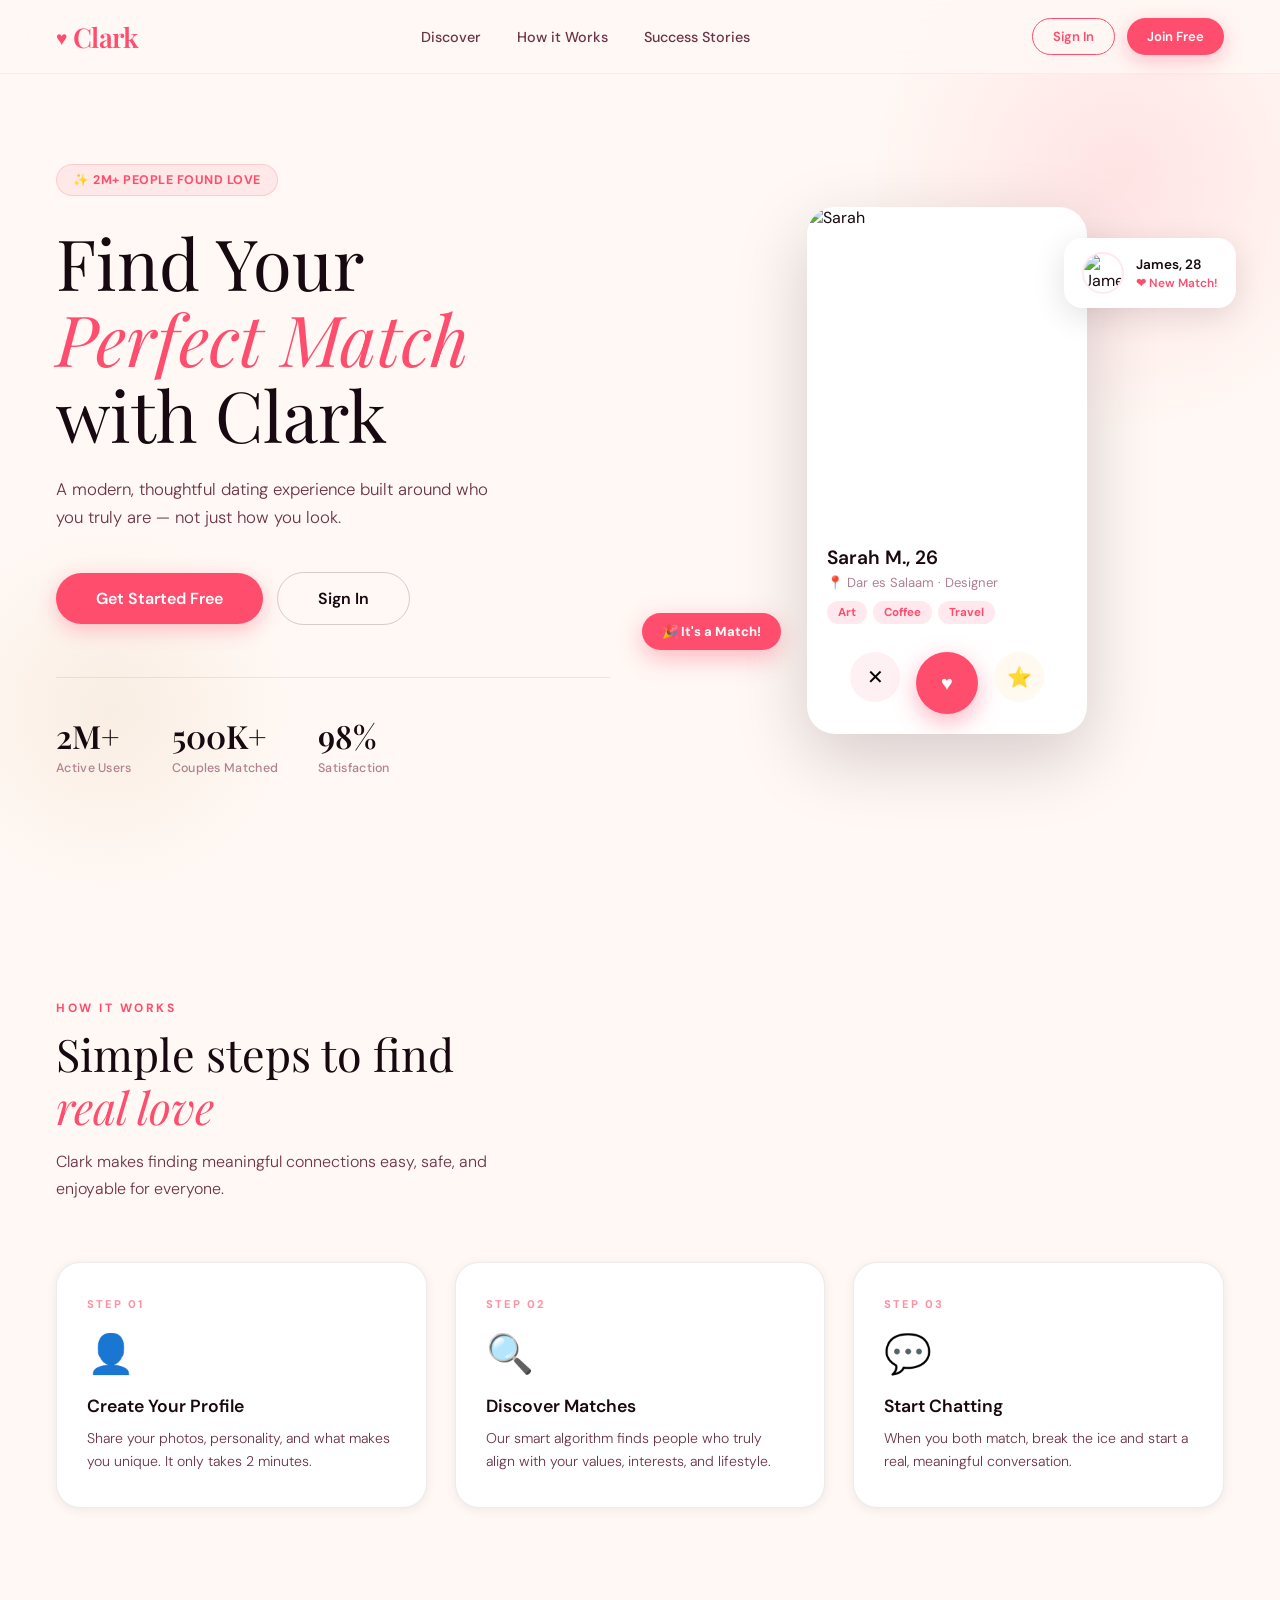
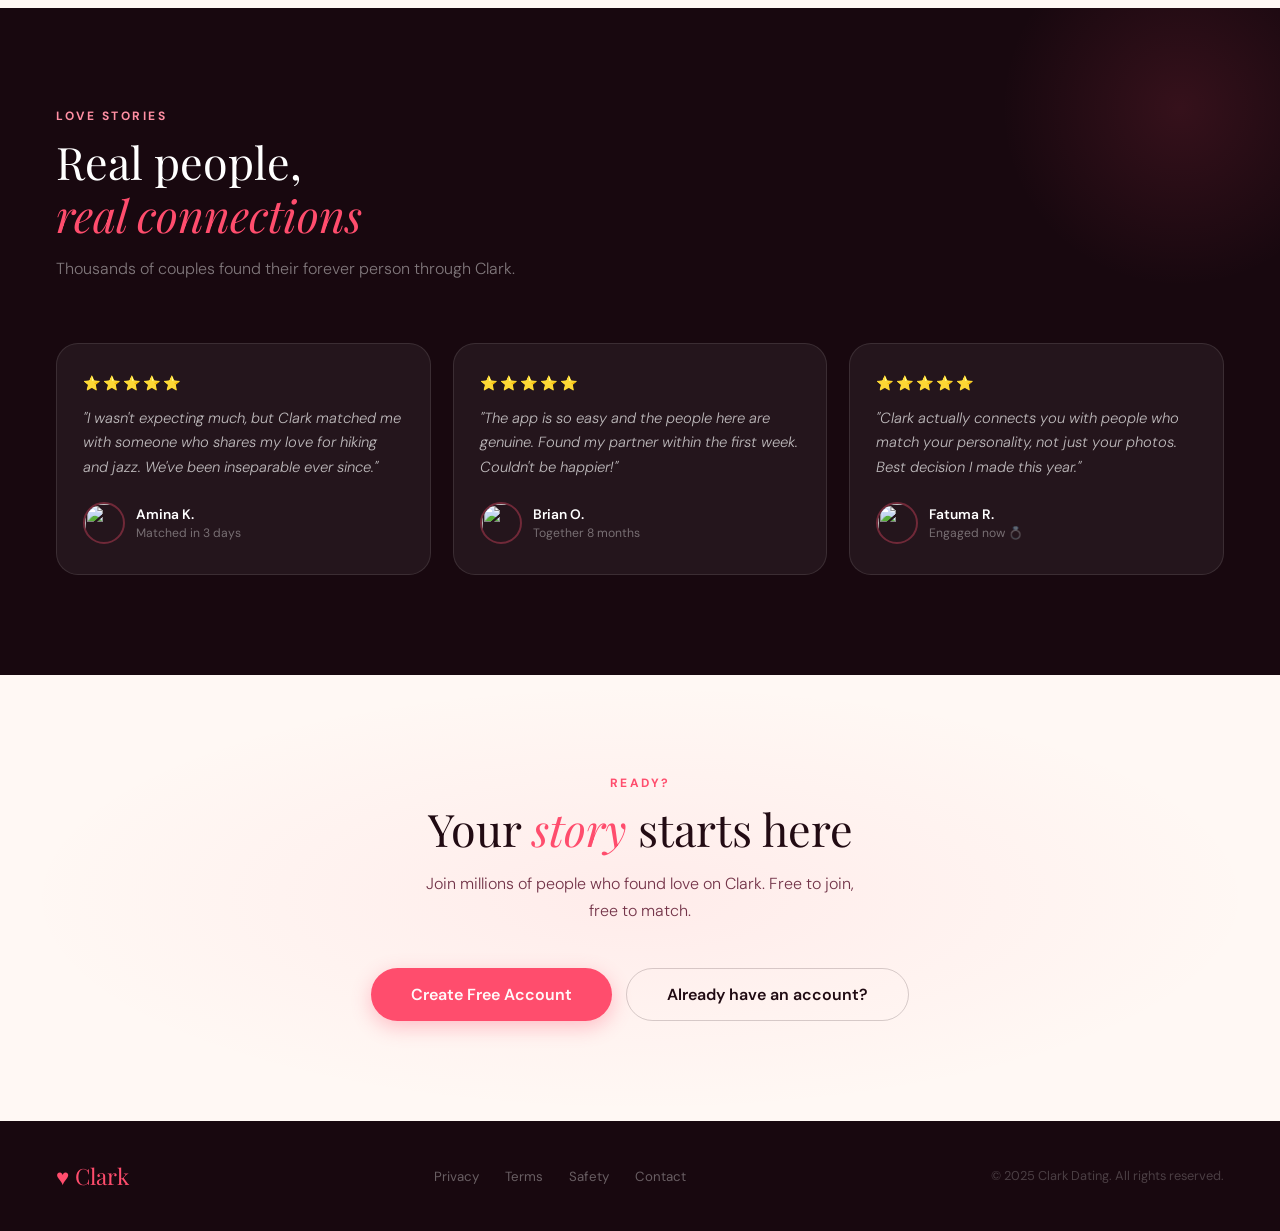
==== index.html @ 1a089365 "Update index.html" ====
<!DOCTYPE html>
<html lang="en">
<head>
<meta charset="UTF-8">
<meta name="viewport" content="width=device-width, initial-scale=1.0">
<title>Clark — Find Your Match</title>
<link href="https://fonts.googleapis.com/css2?family=Playfair+Display:ital,wght@0,400;0,600;1,400&family=DM+Sans:wght@300;400;500;600&display=swap" rel="stylesheet">
<style>
/* ═══════════════════════════════════════
   GLOBAL
═══════════════════════════════════════ */
:root {
  --rose: #FF4D6D;
  --rose-light: #FF8FA3;
  --rose-pale: #FFE8EE;
  --cream: #FFF8F4;
  --dark: #18080F;
  --mid: #6B3347;
  --muted: #B08090;
  --gold: #C9934A;
  --white: #FFFFFF;
  --card: #FFFFFF;
  --border: rgba(26,8,15,0.08);
  --shadow-sm: 0 2px 12px rgba(26,8,15,0.07);
  --shadow-md: 0 8px 32px rgba(26,8,15,0.12);
  --shadow-lg: 0 24px 72px rgba(26,8,15,0.18);
}

*, *::before, *::after { margin:0; padding:0; box-sizing:border-box; }

body {
  font-family: 'DM Sans', sans-serif;
  background: var(--cream);
  color: var(--dark);
  min-height: 100vh;
  overflow-x: hidden;
}

.page { display: none; min-height: 100vh; }
.page.active { display: block; }

.serif { font-family: 'Playfair Display', Georgia, serif; }
img { display: block; }
button { font-family: 'DM Sans', sans-serif; cursor: pointer; border: none; outline: none; }

/* ─── PILL BUTTONS ─── */
.btn {
  display: inline-flex; align-items: center; justify-content: center; gap: 8px;
  padding: 12px 28px; border-radius: 50px; font-size: 0.9rem; font-weight: 600;
  transition: all 0.22s; cursor: pointer; border: none; text-decoration: none;
}
.btn-rose { background: var(--rose); color: white; box-shadow: 0 6px 20px rgba(255,77,109,0.32); }
.btn-rose:hover { transform: translateY(-2px); box-shadow: 0 10px 28px rgba(255,77,109,0.42); }
.btn-outline { background: transparent; color: var(--dark); border: 1.5px solid rgba(26,8,15,0.18); }
.btn-outline:hover { border-color: var(--rose); color: var(--rose); }
.btn-ghost { background: transparent; color: var(--rose); border: 1.5px solid var(--rose); }
.btn-ghost:hover { background: var(--rose); color: white; }
.btn-lg { padding: 15px 40px; font-size: 1rem; }
.btn-sm { padding: 9px 20px; font-size: 0.82rem; }


/* ══════════════════════════════════════
   PAGE 1 — HOMEPAGE
══════════════════════════════════════ */
#home { background: var(--cream); position: relative; overflow: hidden; }

.home-nav {
  position: fixed; top: 0; left: 0; right: 0; z-index: 200;
  display: flex; align-items: center; justify-content: space-between;
  padding: 18px 56px;
  background: rgba(255,248,244,0.88);
  backdrop-filter: blur(20px);
  border-bottom: 1px solid rgba(255,77,109,0.08);
}
.brand { font-family: 'Playfair Display', serif; font-size: 1.7rem; font-weight: 600; color: var(--rose); letter-spacing: -0.5px; display: flex; align-items: center; gap: 6px; }
.brand-heart { font-size: 1.2rem; }
.home-nav-links { display: flex; gap: 36px; list-style: none; }
.home-nav-links a { text-decoration: none; color: var(--mid); font-size: 0.9rem; font-weight: 500; transition: color 0.2s; }
.home-nav-links a:hover { color: var(--rose); }
.home-nav-cta { display: flex; gap: 12px; }

.hero {
  display: grid; grid-template-columns: 1fr 1fr;
  align-items: center; gap: 60px;
  min-height: 100vh; padding: 120px 56px 80px;
  position: relative;
}
.hero-blob-1 { position: absolute; top: -80px; right: -100px; width: 520px; height: 520px; border-radius: 50%; background: radial-gradient(circle, rgba(255,77,109,0.12) 0%, transparent 68%); pointer-events: none; }
.hero-blob-2 { position: absolute; bottom: 0; left: -80px; width: 380px; height: 380px; border-radius: 50%; background: radial-gradient(circle, rgba(201,147,74,0.1) 0%, transparent 68%); pointer-events: none; }

.hero-eyebrow { display: inline-flex; align-items: center; gap: 8px; background: rgba(255,77,109,0.09); color: var(--rose); border: 1px solid rgba(255,77,109,0.2); padding: 7px 16px; border-radius: 50px; font-size: 0.78rem; font-weight: 700; letter-spacing: 0.5px; text-transform: uppercase; margin-bottom: 28px; }
.hero h1 { font-family: 'Playfair Display', serif; font-size: clamp(3rem, 5.5vw, 4.8rem); font-weight: 400; line-height: 1.08; color: var(--dark); margin-bottom: 22px; }
.hero h1 em { font-style: italic; color: var(--rose); }
.hero-desc { font-size: 1.05rem; color: var(--mid); font-weight: 300; line-height: 1.7; max-width: 440px; margin-bottom: 40px; }
.hero-actions { display: flex; gap: 14px; align-items: center; flex-wrap: wrap; }
.hero-stats { display: flex; gap: 40px; margin-top: 52px; padding-top: 36px; border-top: 1px solid var(--border); }
.stat-val { font-family: 'Playfair Display', serif; font-size: 2rem; font-weight: 600; color: var(--dark); }
.stat-lbl { font-size: 0.78rem; color: var(--muted); font-weight: 500; margin-top: 3px; letter-spacing: 0.3px; }

.hero-visual { position: relative; height: 560px; display: flex; align-items: center; justify-content: center; }
.main-card { width: 280px; background: white; border-radius: 28px; overflow: hidden; box-shadow: var(--shadow-lg); animation: floatMain 7s ease-in-out infinite; position: relative; z-index: 3; }
@keyframes floatMain { 0%,100% { transform: translateY(0) rotate(-1.5deg); } 50% { transform: translateY(-14px) rotate(1deg); } }
.main-card-img { width: 100%; height: 320px; object-fit: cover; }
.main-card-body { padding: 18px 20px 4px; }
.main-card-name { font-size: 1.2rem; font-weight: 600; }
.main-card-loc { font-size: 0.82rem; color: var(--muted); margin-top: 4px; }
.main-card-tags { display: flex; gap: 6px; flex-wrap: wrap; margin: 10px 0; }
.pill { padding: 4px 11px; border-radius: 50px; background: var(--rose-pale); color: var(--rose); font-size: 0.72rem; font-weight: 700; }
.main-card-actions { display: flex; justify-content: center; gap: 16px; padding: 14px 20px 20px; }
.circle-btn { width: 50px; height: 50px; border-radius: 50%; display: flex; align-items: center; justify-content: center; font-size: 1.25rem; border: none; cursor: pointer; transition: all 0.2s; }
.c-skip { background: #FFF0F4; }
.c-skip:hover { background: var(--rose-pale); transform: scale(1.1) rotate(-5deg); }
.c-like { width: 62px; height: 62px; background: var(--rose); box-shadow: 0 8px 24px rgba(255,77,109,0.42); }
.c-like:hover { transform: scale(1.12); }
.c-star { background: #FFF9F0; }
.c-star:hover { background: #FFE8C0; transform: scale(1.1) rotate(5deg); }

.float-match { position: absolute; top: 48px; right: -12px; z-index: 4; background: white; border-radius: 18px; padding: 14px 18px; box-shadow: var(--shadow-md); display: flex; align-items: center; gap: 12px; animation: floatB 8s ease-in-out infinite; }
@keyframes floatB { 0%,100%{transform:translateY(0);} 50%{transform:translateY(-10px);} }
.float-match-avatar { width: 42px; height: 42px; border-radius: 50%; object-fit: cover; border: 2.5px solid var(--rose-pale); }
.float-match-name { font-size: 0.85rem; font-weight: 600; }
.float-match-tag { font-size: 0.74rem; color: var(--rose); font-weight: 600; margin-top: 2px; }
.float-pop { position: absolute; bottom: 100px; left: -28px; z-index: 4; background: var(--rose); color: white; border-radius: 50px; padding: 10px 20px; font-size: 0.82rem; font-weight: 700; box-shadow: 0 8px 24px rgba(255,77,109,0.38); animation: floatC 6s ease-in-out infinite; }
@keyframes floatC { 0%,100%{transform:translateY(0);} 50%{transform:translateY(-8px);} }

.hiw { padding: 100px 56px; }
.section-label { font-size: 0.75rem; font-weight: 700; letter-spacing: 2.5px; color: var(--rose); text-transform: uppercase; margin-bottom: 12px; }
.section-title { font-family: 'Playfair Display', serif; font-size: clamp(2rem, 3.5vw, 2.8rem); font-weight: 400; line-height: 1.18; margin-bottom: 14px; }
.section-title em { font-style: italic; color: var(--rose); }
.section-sub { font-size: 1rem; color: var(--mid); font-weight: 300; max-width: 500px; line-height: 1.7; }
.steps { display: grid; grid-template-columns: repeat(3,1fr); gap: 28px; margin-top: 60px; }
.step { background: white; border-radius: 24px; padding: 34px 30px; box-shadow: var(--shadow-sm); border: 1px solid var(--border); position: relative; overflow: hidden; transition: all 0.28s; }
.step::after { content: ''; position: absolute; bottom: 0; left: 0; right: 0; height: 3px; background: var(--rose); transform: scaleX(0); transition: transform 0.3s; transform-origin: left; }
.step:hover { transform: translateY(-5px); box-shadow: var(--shadow-md); }
.step:hover::after { transform: scaleX(1); }
.step-num { font-size: 0.7rem; color: var(--rose-light); font-weight: 700; letter-spacing: 2px; text-transform: uppercase; margin-bottom: 18px; }
.step-icon { font-size: 2.4rem; margin-bottom: 16px; }
.step-title { font-size: 1.1rem; font-weight: 600; margin-bottom: 10px; }
.step-desc { font-size: 0.88rem; color: var(--mid); line-height: 1.62; font-weight: 300; }

.testi { background: var(--dark); padding: 100px 56px; position: relative; overflow: hidden; }
.testi-blob { position: absolute; top: -80px; right: -80px; width: 360px; height: 360px; border-radius: 50%; background: radial-gradient(circle, rgba(255,77,109,0.13) 0%, transparent 70%); pointer-events: none; }
.testi .section-title { color: white; }
.testi .section-label { color: var(--rose-light); }
.testi .section-sub { color: rgba(255,255,255,0.45); }
.testi-grid { display: grid; grid-template-columns: repeat(3,1fr); gap: 22px; margin-top: 60px; }
.testi-card { background: rgba(255,255,255,0.055); border: 1px solid rgba(255,255,255,0.1); border-radius: 22px; padding: 30px 26px; transition: all 0.28s; }
.testi-card:hover { background: rgba(255,255,255,0.1); border-color: rgba(255,77,109,0.35); }
.testi-stars { font-size: 0.88rem; letter-spacing: 2px; margin-bottom: 14px; }
.testi-text { font-size: 0.92rem; color: rgba(255,255,255,0.7); line-height: 1.68; font-style: italic; font-weight: 300; margin-bottom: 22px; }
.testi-author { display: flex; align-items: center; gap: 11px; }
.testi-av { width: 42px; height: 42px; border-radius: 50%; object-fit: cover; border: 2px solid rgba(255,77,109,0.35); }
.testi-name { font-size: 0.86rem; font-weight: 600; color: white; }
.testi-meta { font-size: 0.76rem; color: rgba(255,255,255,0.38); margin-top: 2px; }

.cta-strip { padding: 100px 56px; text-align: center; position: relative; }
.cta-strip::before { content: ''; position: absolute; inset: 0; background: radial-gradient(ellipse at center, rgba(255,77,109,0.07) 0%, transparent 68%); pointer-events: none; }
.cta-strip .section-title { max-width: 580px; margin: 0 auto 14px; }
.cta-strip .section-sub { max-width: 440px; margin: 0 auto 44px; }
.cta-btns { display: flex; gap: 14px; justify-content: center; flex-wrap: wrap; }

.home-footer { background: var(--dark); color: rgba(255,255,255,0.4); padding: 40px 56px; display: flex; align-items: center; justify-content: space-between; flex-wrap: wrap; gap: 20px; }
.footer-brand { font-family: 'Playfair Display', serif; font-size: 1.4rem; color: var(--rose); }
.footer-links { display: flex; gap: 26px; list-style: none; }
.footer-links a { text-decoration: none; color: rgba(255,255,255,0.35); font-size: 0.83rem; transition: color 0.2s; }
.footer-links a:hover { color: var(--rose-light); }
.footer-copy { font-size: 0.8rem; color: rgba(255,255,255,0.22); }

/* ─── AUTH MODAL ─── */
.modal-bg { position: fixed; inset: 0; z-index: 9000; background: rgba(24,8,15,0.62); backdrop-filter: blur(14px); display: none; align-items: center; justify-content: center; }
.modal-bg.open { display: flex; }
.modal-box { background: white; border-radius: 28px; padding: 48px 44px; max-width: 440px; width: 92%; box-shadow: var(--shadow-lg); position: relative; animation: popUp 0.28s ease; }
@keyframes popUp { from { transform: translateY(20px) scale(0.97); opacity: 0; } to { transform: translateY(0) scale(1); opacity: 1; } }
.modal-x { position: absolute; top: 18px; right: 18px; width: 34px; height: 34px; border-radius: 50%; background: rgba(26,8,15,0.06); border: none; cursor: pointer; font-size: 1rem; color: var(--muted); display: flex; align-items: center; justify-content: center; transition: all 0.2s; }
.modal-x:hover { background: var(--rose-pale); color: var(--rose); }
.modal-h { font-family: 'Playfair Display', serif; font-size: 2rem; font-weight: 400; color: var(--dark); margin-bottom: 8px; }
.modal-h em { font-style: italic; color: var(--rose); }
.modal-p { font-size: 0.88rem; color: var(--muted); font-weight: 300; margin-bottom: 30px; }
.field { margin-bottom: 16px; }
.field label { display: block; font-size: 0.8rem; font-weight: 600; color: var(--dark); margin-bottom: 7px; }
.field input, .field select { width: 100%; padding: 13px 16px; border: 1.5px solid rgba(26,8,15,0.12); border-radius: 14px; font-family: 'DM Sans', sans-serif; font-size: 0.92rem; color: var(--dark); background: var(--cream); outline: none; transition: border-color 0.2s; }
.field input:focus, .field select:focus { border-color: var(--rose); background: white; }
.modal-submit { width: 100%; padding: 14px; background: var(--rose); color: white; border: none; border-radius: 50px; font-family: 'DM Sans', sans-serif; font-size: 1rem; font-weight: 600; cursor: pointer; margin-top: 6px; transition: all 0.22s; box-shadow: 0 8px 24px rgba(255,77,109,0.3); }
.modal-submit:hover { transform: translateY(-1px); box-shadow: 0 12px 32px rgba(255,77,109,0.42); }
.modal-switch { text-align: center; font-size: 0.84rem; color: var(--muted); margin-top: 18px; }
.modal-switch a { color: var(--rose); font-weight: 600; cursor: pointer; }


/* ══════════════════════════════════════
   APP SHELL
══════════════════════════════════════ */
.app-shell { display: none; flex-direction: column; height: 100vh; background: #F8F0F3; }
.app-shell.active { display: flex; }

.app-topbar { background: white; border-bottom: 1px solid var(--border); padding: 14px 24px; display: flex; align-items: center; justify-content: space-between; flex-shrink: 0; box-shadow: 0 2px 12px rgba(26,8,15,0.04); }
.app-brand { font-family: 'Playfair Display', serif; font-size: 1.45rem; color: var(--rose); letter-spacing: -0.3px; }

.bottom-nav { background: white; border-top: 1px solid var(--border); display: flex; padding: 8px 0 6px; flex-shrink: 0; box-shadow: 0 -4px 20px rgba(26,8,15,0.06); }
.nav-tab { flex: 1; display: flex; flex-direction: column; align-items: center; gap: 4px; padding: 8px 4px; cursor: pointer; transition: all 0.18s; border: none; background: transparent; color: var(--muted); }
.nav-tab.active-tab { color: var(--rose); }
.nav-tab:hover { color: var(--rose); }
.nav-tab-icon { font-size: 1.45rem; line-height: 1; }
.nav-tab-label { font-size: 0.68rem; font-weight: 600; letter-spacing: 0.3px; }
.nav-dot { position: relative; }
.nav-dot::after { content: ''; position: absolute; top: -2px; right: -5px; width: 8px; height: 8px; border-radius: 50%; background: var(--rose); border: 2px solid white; }

.app-content { flex: 1; overflow-y: auto; overflow-x: hidden; }
.app-tab { display: none; }
.app-tab.active-tab { display: block; }


/* ══════════════════════════════════════
   TAB: DISCOVER
══════════════════════════════════════ */
.discover-wrap { max-width: 420px; margin: 0 auto; padding: 28px 20px 20px; }
.discover-header { display: flex; align-items: center; justify-content: space-between; margin-bottom: 28px; }
.discover-title { font-family: 'Playfair Display', serif; font-size: 1.8rem; }
.discover-title em { font-style: italic; color: var(--rose); }
.filter-btn { width: 42px; height: 42px; border-radius: 50%; background: white; border: 1px solid var(--border); display: flex; align-items: center; justify-content: center; font-size: 1.1rem; cursor: pointer; box-shadow: var(--shadow-sm); transition: all 0.2s; }
.filter-btn:hover { border-color: var(--rose); color: var(--rose); }

.swipe-stack { position: relative; height: 500px; margin-bottom: 28px; }
.swipe-card { position: absolute; inset: 0; background: white; border-radius: 28px; overflow: hidden; box-shadow: var(--shadow-lg); transition: transform 0.35s ease, opacity 0.3s; cursor: grab; }
.swipe-card:active { cursor: grabbing; }
.swipe-card.gone-left { transform: translateX(-130%) rotate(-18deg) !important; opacity: 0; transition: transform 0.45s ease, opacity 0.35s; }
.swipe-card.gone-right { transform: translateX(130%) rotate(18deg) !important; opacity: 0; transition: transform 0.45s ease, opacity 0.35s; }
.swipe-card-bg { width: 100%; height: 62%; object-fit: cover; position: relative; }
.swipe-gradient { position: absolute; bottom: 0; left: 0; right: 0; height: 55%; background: linear-gradient(to top, rgba(24,8,15,0.85) 0%, transparent 100%); }
.swipe-info { position: absolute; bottom: 0; left: 0; right: 0; padding: 24px 22px; }
.swipe-name { font-family: 'Playfair Display', serif; font-size: 1.7rem; color: white; font-weight: 400; }
.swipe-meta { font-size: 0.85rem; color: rgba(255,255,255,0.72); margin-top: 4px; }
.swipe-tags { display: flex; gap: 7px; margin-top: 10px; flex-wrap: wrap; }
.swipe-tag { padding: 4px 11px; border-radius: 50px; background: rgba(255,255,255,0.18); backdrop-filter: blur(8px); color: white; font-size: 0.72rem; font-weight: 600; border: 1px solid rgba(255,255,255,0.25); }
.swipe-card.behind { transform: scale(0.94) translateY(16px); z-index: 0; box-shadow: none; }
.swipe-card.front { z-index: 2; }
.like-label { position: absolute; top: 28px; left: 22px; background: #22C55E; color: white; font-size: 1.1rem; font-weight: 800; padding: 8px 16px; border-radius: 10px; border: 3px solid white; opacity: 0; transform: rotate(-12deg); transition: opacity 0.15s; pointer-events: none; letter-spacing: 2px; }
.skip-label { position: absolute; top: 28px; right: 22px; background: var(--rose); color: white; font-size: 1.1rem; font-weight: 800; padding: 8px 16px; border-radius: 10px; border: 3px solid white; opacity: 0; transform: rotate(12deg); transition: opacity 0.15s; pointer-events: none; letter-spacing: 2px; }

.action-row { display: flex; justify-content: center; gap: 18px; align-items: center; }
.act { border-radius: 50%; border: none; cursor: pointer; display: flex; align-items: center; justify-content: center; font-size: 1.3rem; transition: all 0.2s; }
.act-sm { width: 50px; height: 50px; }
.act-lg { width: 66px; height: 66px; font-size: 1.6rem; }
.act-skip { background: white; box-shadow: var(--shadow-sm); }
.act-skip:hover { background: #FFE4EA; transform: scale(1.08) rotate(-8deg); }
.act-like { background: var(--rose); color: white; box-shadow: 0 8px 28px rgba(255,77,109,0.42); }
.act-like:hover { transform: scale(1.1); box-shadow: 0 12px 36px rgba(255,77,109,0.5); }
.act-boost { background: white; box-shadow: var(--shadow-sm); }
.act-boost:hover { background: #FFF3D4; transform: scale(1.08) rotate(8deg); }
.act-rewind { background: white; box-shadow: var(--shadow-sm); }
.act-rewind:hover { background: #EEF6FF; transform: scale(1.08); }


/* ══════════════════════════════════════
   TAB: MATCHES
══════════════════════════════════════ */
.matches-wrap { padding: 28px 20px; }
.matches-title { font-family: 'Playfair Display', serif; font-size: 1.8rem; margin-bottom: 6px; }
.matches-title em { font-style: italic; color: var(--rose); }
.matches-sub { font-size: 0.88rem; color: var(--muted); margin-bottom: 28px; }

.new-matches-label { font-size: 0.75rem; font-weight: 700; letter-spacing: 2px; text-transform: uppercase; color: var(--rose); margin-bottom: 16px; }
.new-matches-row { display: flex; gap: 16px; overflow-x: auto; padding-bottom: 8px; scrollbar-width: none; }
.new-matches-row::-webkit-scrollbar { display: none; }
.match-bubble { flex-shrink: 0; text-align: center; cursor: pointer; }
.match-bubble-ring { width: 68px; height: 68px; border-radius: 50%; padding: 3px; background: linear-gradient(135deg, var(--rose), var(--gold)); margin: 0 auto 8px; }
.match-bubble-ring.seen { background: linear-gradient(135deg, #ddd, #bbb); }
.match-bubble-img { width: 100%; height: 100%; border-radius: 50%; object-fit: cover; border: 2.5px solid white; }
.match-bubble-name { font-size: 0.72rem; font-weight: 600; color: var(--dark); }

.all-matches-label { font-size: 0.75rem; font-weight: 700; letter-spacing: 2px; text-transform: uppercase; color: var(--muted); margin: 28px 0 16px; }
.match-list { display: flex; flex-direction: column; gap: 2px; }
.match-item { display: flex; align-items: center; gap: 16px; padding: 14px 16px; background: white; border-radius: 18px; cursor: pointer; transition: all 0.2s; position: relative; border: 1px solid transparent; }
.match-item:hover { border-color: var(--rose-pale); box-shadow: var(--shadow-sm); }
.match-av-wrap { position: relative; flex-shrink: 0; }
.match-av { width: 54px; height: 54px; border-radius: 50%; object-fit: cover; }
.online-dot { position: absolute; bottom: 2px; right: 2px; width: 13px; height: 13px; border-radius: 50%; background: #22C55E; border: 2.5px solid white; }
.match-info { flex: 1; min-width: 0; }
.match-item-name { font-size: 0.95rem; font-weight: 600; }
.match-item-preview { font-size: 0.82rem; color: var(--muted); margin-top: 2px; white-space: nowrap; overflow: hidden; text-overflow: ellipsis; }
.match-item-time { font-size: 0.75rem; color: var(--muted); flex-shrink: 0; }
.unread-badge { position: absolute; top: 14px; right: 14px; background: var(--rose); color: white; font-size: 0.65rem; font-weight: 700; border-radius: 50px; padding: 2px 7px; min-width: 20px; text-align: center; }


/* ══════════════════════════════════════
   TAB: CHAT
══════════════════════════════════════ */
.chat-wrap { display: flex; flex-direction: column; height: 100%; max-width: 480px; margin: 0 auto; }
.chat-header { padding: 16px 20px; background: white; border-bottom: 1px solid var(--border); display: flex; align-items: center; gap: 14px; flex-shrink: 0; }
.chat-back { width: 36px; height: 36px; border-radius: 50%; background: var(--rose-pale); border: none; cursor: pointer; display: flex; align-items: center; justify-content: center; font-size: 1rem; color: var(--rose); transition: all 0.2s; }
.chat-back:hover { background: var(--rose); color: white; }
.chat-header-av { width: 46px; height: 46px; border-radius: 50%; object-fit: cover; border: 2px solid var(--rose-pale); }
.chat-header-info { flex: 1; }
.chat-header-name { font-size: 1rem; font-weight: 600; }
.chat-header-status { font-size: 0.78rem; color: #22C55E; font-weight: 500; margin-top: 1px; }
.chat-header-actions { display: flex; gap: 10px; }
.chat-icon-btn { width: 38px; height: 38px; border-radius: 50%; background: var(--rose-pale); border: none; cursor: pointer; display: flex; align-items: center; justify-content: center; font-size: 1rem; color: var(--rose); transition: all 0.2s; }
.chat-icon-btn:hover { background: var(--rose); color: white; }

.chat-messages { flex: 1; overflow-y: auto; padding: 20px 18px; display: flex; flex-direction: column; gap: 16px; scrollbar-width: none; }
.chat-messages::-webkit-scrollbar { display: none; }
.chat-date-divider { text-align: center; font-size: 0.75rem; color: var(--muted); font-weight: 500; letter-spacing: 0.5px; }
.chat-date-divider span { background: rgba(26,8,15,0.06); padding: 4px 14px; border-radius: 50px; }

.msg { display: flex; gap: 10px; align-items: flex-end; max-width: 88%; }
.msg.them { align-self: flex-start; }
.msg.me { align-self: flex-end; flex-direction: row-reverse; }
.msg-av { width: 32px; height: 32px; border-radius: 50%; object-fit: cover; flex-shrink: 0; }
.msg-bubble { padding: 12px 16px; border-radius: 20px; font-size: 0.9rem; line-height: 1.5; max-width: 100%; }
.msg.them .msg-bubble { background: white; color: var(--dark); border-bottom-left-radius: 6px; box-shadow: var(--shadow-sm); }
.msg.me .msg-bubble { background: var(--rose); color: white; border-bottom-right-radius: 6px; }
.msg-time { font-size: 0.7rem; color: var(--muted); margin-top: 4px; padding: 0 4px; }
.msg.me .msg-time { text-align: right; }

.chat-input-bar { padding: 14px 18px; background: white; border-top: 1px solid var(--border); display: flex; align-items: center; gap: 12px; flex-shrink: 0; }
.chat-input { flex: 1; padding: 12px 18px; background: var(--cream); border: 1.5px solid var(--border); border-radius: 50px; font-family: 'DM Sans', sans-serif; font-size: 0.9rem; color: var(--dark); outline: none; transition: border-color 0.2s; }
.chat-input:focus { border-color: var(--rose); background: white; }
.chat-send { width: 46px; height: 46px; border-radius: 50%; background: var(--rose); border: none; cursor: pointer; display: flex; align-items: center; justify-content: center; font-size: 1.1rem; color: white; box-shadow: 0 4px 14px rgba(255,77,109,0.36); transition: all 0.2s; flex-shrink: 0; }
.chat-send:hover { transform: scale(1.08); }
.chat-emoji-btn { width: 38px; height: 38px; border-radius: 50%; background: transparent; border: none; cursor: pointer; font-size: 1.3rem; display: flex; align-items: center; justify-content: center; transition: transform 0.2s; }
.chat-emoji-btn:hover { transform: scale(1.15); }

.emoji-picker { position: absolute; bottom: 80px; left: 18px; background: white; border-radius: 18px; padding: 14px; box-shadow: var(--shadow-md); border: 1px solid var(--border); display: none; flex-wrap: wrap; gap: 6px; width: 220px; }
.emoji-picker.open { display: flex; }
.emoji-opt { font-size: 1.45rem; cursor: pointer; padding: 4px; border-radius: 8px; transition: background 0.15s; border: none; background: transparent; }
.emoji-opt:hover { background: var(--rose-pale); }


/* ══════════════════════════════════════
   TAB: PROFILE
══════════════════════════════════════ */
.profile-wrap { padding-bottom: 40px; }
.profile-cover { height: 200px; position: relative; background: linear-gradient(135deg, #FF4D6D 0%, #C9934A 100%); overflow: hidden; }
.profile-cover-pattern { position: absolute; inset: 0; background-image: radial-gradient(circle, rgba(255,255,255,0.12) 1px, transparent 1px); background-size: 28px 28px; }
.profile-avatar-wrap { position: absolute; bottom: -36px; left: 24px; width: 88px; height: 88px; border-radius: 50%; border: 4px solid white; overflow: hidden; box-shadow: var(--shadow-md); background: white; }
.profile-avatar { width: 100%; height: 100%; object-fit: cover; }
.profile-header { padding: 52px 24px 20px; display: flex; align-items: flex-start; justify-content: space-between; }
.profile-name { font-family: 'Playfair Display', serif; font-size: 1.5rem; font-weight: 400; }
.profile-handle { font-size: 0.85rem; color: var(--muted); margin-top: 4px; }
.edit-profile-btn { padding: 10px 20px; border-radius: 50px; border: 1.5px solid var(--border); background: white; font-family: 'DM Sans', sans-serif; font-size: 0.85rem; font-weight: 600; cursor: pointer; color: var(--dark); transition: all 0.2s; box-shadow: var(--shadow-sm); }
.edit-profile-btn:hover { border-color: var(--rose); color: var(--rose); }
.profile-bio { padding: 0 24px 20px; font-size: 0.9rem; color: var(--mid); line-height: 1.65; font-weight: 300; }
.profile-stats-row { display: flex; gap: 0; border-top: 1px solid var(--border); border-bottom: 1px solid var(--border); margin: 0 0 24px; }
.p-stat { flex: 1; text-align: center; padding: 18px 8px; border-right: 1px solid var(--border); }
.p-stat:last-child { border-right: none; }
.p-stat-val { font-family: 'Playfair Display', serif; font-size: 1.5rem; color: var(--dark); }
.p-stat-lbl { font-size: 0.72rem; color: var(--muted); font-weight: 500; margin-top: 3px; letter-spacing: 0.3px; }
.profile-section { padding: 0 24px 24px; }
.profile-section-title { font-size: 0.75rem; font-weight: 700; letter-spacing: 2px; text-transform: uppercase; color: var(--rose); margin-bottom: 14px; }
.profile-interests { display: flex; flex-wrap: wrap; gap: 9px; }
.interest-tag { padding: 8px 16px; border-radius: 50px; background: white; border: 1.5px solid var(--border); font-size: 0.82rem; font-weight: 500; color: var(--dark); box-shadow: var(--shadow-sm); transition: all 0.2s; }
.interest-tag:hover { border-color: var(--rose); color: var(--rose); }
.profile-photos { display: grid; grid-template-columns: repeat(3, 1fr); gap: 8px; }
.p-photo { aspect-ratio: 1; border-radius: 14px; overflow: hidden; background: var(--border); position: relative; }
.p-photo img { width: 100%; height: 100%; object-fit: cover; display: block; }
.p-photo-del {
  position: absolute; top: 6px; right: 6px;
  width: 26px; height: 26px; border-radius: 50%;
  background: rgba(24,8,15,0.65); color: white;
  font-size: 0.75rem; font-weight: 700;
  display: flex; align-items: center; justify-content: center;
  cursor: pointer; border: none; opacity: 0;
  transition: opacity 0.2s;
}
.p-photo:hover .p-photo-del { opacity: 1; }
.p-photo-del:hover { background: var(--rose); }
.p-photo-add {
  display: flex; flex-direction: column; align-items: center; justify-content: center;
  gap: 6px; font-size: 1.8rem; color: var(--muted);
  background: rgba(26,8,15,0.04); cursor: pointer;
  border: 2px dashed var(--border); transition: all 0.2s;
  border-radius: 14px; aspect-ratio: 1;
}
.p-photo-add span { font-size: 0.7rem; font-weight: 600; letter-spacing: 0.3px; }
.p-photo-add:hover { border-color: var(--rose); color: var(--rose); background: var(--rose-pale); }
.profile-settings { display: flex; flex-direction: column; gap: 2px; }
.settings-item { display: flex; align-items: center; justify-content: space-between; padding: 16px 18px; background: white; border-radius: 14px; cursor: pointer; transition: all 0.2s; border: 1px solid transparent; }
.settings-item:hover { border-color: var(--rose-pale); box-shadow: var(--shadow-sm); }
.settings-left { display: flex; align-items: center; gap: 14px; }
.settings-icon { width: 38px; height: 38px; border-radius: 12px; background: var(--rose-pale); display: flex; align-items: center; justify-content: center; font-size: 1rem; }
.settings-label { font-size: 0.92rem; font-weight: 500; }
.settings-chevron { color: var(--muted); font-size: 0.9rem; }
.logout-btn { margin: 16px 24px 0; width: calc(100% - 48px); padding: 14px; border-radius: 50px; border: 1.5px solid rgba(255,77,109,0.3); background: transparent; color: var(--rose); font-family: 'DM Sans', sans-serif; font-size: 0.92rem; font-weight: 600; cursor: pointer; transition: all 0.2s; display: flex; align-items: center; justify-content: center; gap: 8px; }
.logout-btn:hover { background: var(--rose-pale); }


/* ══════════════════════════════════════
   EDIT PROFILE MODAL  ← MPYA
══════════════════════════════════════ */
.ep-overlay {
  position: fixed; inset: 0; z-index: 9500;
  background: rgba(24,8,15,0.65); backdrop-filter: blur(16px);
  display: none; align-items: center; justify-content: center;
  padding: 20px;
}
.ep-overlay.open { display: flex; }
.ep-box {
  background: white; border-radius: 28px;
  width: 100%; max-width: 460px;
  max-height: 92vh; overflow-y: auto;
  box-shadow: var(--shadow-lg);
  scrollbar-width: none;
  animation: popUp 0.28s ease;
}
.ep-box::-webkit-scrollbar { display: none; }

.ep-head {
  position: sticky; top: 0; background: white; z-index: 5;
  padding: 22px 24px 18px;
  border-bottom: 1px solid var(--border);
  border-radius: 28px 28px 0 0;
  display: flex; align-items: center; justify-content: space-between;
}
.ep-title { font-family: 'Playfair Display', serif; font-size: 1.5rem; font-weight: 400; }
.ep-title em { font-style: italic; color: var(--rose); }
.ep-close { width: 34px; height: 34px; border-radius: 50%; background: rgba(26,8,15,0.06); border: none; cursor: pointer; font-size: 1rem; color: var(--muted); display: flex; align-items: center; justify-content: center; transition: all 0.2s; flex-shrink: 0; }
.ep-close:hover { background: var(--rose-pale); color: var(--rose); }

.ep-avatar-section {
  padding: 22px 24px;
  background: var(--cream);
  border-bottom: 1px solid var(--border);
  display: flex; align-items: center; gap: 18px;
}
.ep-avatar-big { width: 78px; height: 78px; border-radius: 50%; object-fit: cover; border: 3.5px solid var(--rose-pale); flex-shrink: 0; }
.ep-photo-btn { padding: 10px 20px; border-radius: 50px; border: 1.5px solid var(--rose); background: transparent; color: var(--rose); font-family: 'DM Sans', sans-serif; font-size: 0.84rem; font-weight: 600; cursor: pointer; transition: all 0.2s; }
.ep-photo-btn:hover { background: var(--rose); color: white; }
.ep-photo-hint { font-size: 0.74rem; color: var(--muted); margin-top: 6px; }

.ep-body { padding: 22px 24px 28px; }
.ep-section-label { font-size: 0.72rem; font-weight: 700; letter-spacing: 2px; text-transform: uppercase; color: var(--rose); margin: 22px 0 14px; }
.ep-section-label:first-child { margin-top: 0; }

.ep-row { display: grid; grid-template-columns: 1fr 1fr; gap: 12px; }
.ep-field { margin-bottom: 14px; }
.ep-field label { display: block; font-size: 0.78rem; font-weight: 700; color: var(--dark); margin-bottom: 6px; }
.ep-field input, .ep-field select, .ep-field textarea {
  width: 100%; padding: 12px 14px;
  border: 1.5px solid rgba(26,8,15,0.12); border-radius: 12px;
  font-family: 'DM Sans', sans-serif; font-size: 0.9rem; color: var(--dark);
  background: var(--cream); outline: none; transition: border-color 0.2s;
  resize: none;
}
.ep-field input:focus, .ep-field select:focus, .ep-field textarea:focus { border-color: var(--rose); background: white; }
.ep-char-count { font-size: 0.72rem; color: var(--muted); text-align: right; margin-top: 4px; }

/* Interest picker inside modal */
.ep-interests { display: flex; flex-wrap: wrap; gap: 8px; margin-bottom: 6px; }
.ep-int-tag {
  padding: 7px 14px; border-radius: 50px;
  border: 1.5px solid var(--border);
  font-family: 'DM Sans', sans-serif;
  font-size: 0.8rem; font-weight: 500;
  cursor: pointer; transition: all 0.18s;
  background: white; color: var(--dark);
  user-select: none;
}
.ep-int-tag.selected { background: var(--rose-pale); border-color: var(--rose); color: var(--rose); }
.ep-int-tag:hover:not(.selected) { border-color: var(--rose-light); color: var(--rose); }

.ep-save-btn {
  width: 100%; padding: 14px;
  background: var(--rose); color: white; border: none; border-radius: 50px;
  font-family: 'DM Sans', sans-serif; font-size: 0.95rem; font-weight: 600;
  cursor: pointer; margin-top: 10px; transition: all 0.22s;
  box-shadow: 0 6px 20px rgba(255,77,109,0.3);
}
.ep-save-btn:hover { transform: translateY(-1px); box-shadow: 0 10px 28px rgba(255,77,109,0.42); }
.ep-cancel-btn {
  width: 100%; padding: 12px;
  background: transparent; color: var(--muted);
  border: 1.5px solid var(--border); border-radius: 50px;
  font-family: 'DM Sans', sans-serif; font-size: 0.9rem; font-weight: 500;
  cursor: pointer; margin-top: 8px; transition: all 0.2s;
}
.ep-cancel-btn:hover { border-color: var(--rose); color: var(--rose); }

/* Toast notification */
.app-toast {
  position: fixed; bottom: 90px; left: 50%;
  transform: translateX(-50%) translateY(20px);
  background: var(--dark); color: white;
  padding: 12px 24px; border-radius: 50px;
  font-size: 0.88rem; font-weight: 600;
  opacity: 0; transition: all 0.3s;
  pointer-events: none; white-space: nowrap; z-index: 9999;
  box-shadow: var(--shadow-md);
}
.app-toast.show { opacity: 1; transform: translateX(-50%) translateY(0); }


/* ══════════════════════════════════════
   MATCH OVERLAY
══════════════════════════════════════ */
.match-overlay { position: fixed; inset: 0; z-index: 8000; background: rgba(24,8,15,0.88); display: none; align-items: center; justify-content: center; flex-direction: column; text-align: center; backdrop-filter: blur(10px); }
.match-overlay.open { display: flex; animation: fadeInMatch 0.4s ease; }
@keyframes fadeInMatch { from { opacity: 0; } to { opacity: 1; } }
.match-title { font-family: 'Playfair Display', serif; font-size: 3.2rem; color: white; font-weight: 400; margin-bottom: 8px; }
.match-title em { font-style: italic; color: var(--rose-light); }
.match-sub { font-size: 1rem; color: rgba(255,255,255,0.6); margin-bottom: 40px; }
.match-avatars { display: flex; align-items: center; gap: -10px; margin-bottom: 40px; }
.match-av-big { width: 90px; height: 90px; border-radius: 50%; object-fit: cover; border: 4px solid white; box-shadow: 0 8px 28px rgba(0,0,0,0.4); }
.match-heart-mid { font-size: 2.5rem; margin: 0 -6px; z-index: 2; animation: heartBeat 1s infinite; }
@keyframes heartBeat { 0%,100%{transform:scale(1);} 50%{transform:scale(1.3);} }
.match-actions { display: flex; flex-direction: column; gap: 12px; width: 280px; }
.match-msg-btn { width: 100%; padding: 15px; background: var(--rose); color: white; border: none; border-radius: 50px; font-family: 'DM Sans', sans-serif; font-size: 1rem; font-weight: 600; cursor: pointer; box-shadow: 0 8px 24px rgba(255,77,109,0.38); transition: all 0.2s; }
.match-msg-btn:hover { transform: translateY(-2px); box-shadow: 0 12px 32px rgba(255,77,109,0.5); }
.match-keep-btn { width: 100%; padding: 15px; background: transparent; color: rgba(255,255,255,0.65); border: 1.5px solid rgba(255,255,255,0.2); border-radius: 50px; font-family: 'DM Sans', sans-serif; font-size: 0.95rem; font-weight: 500; cursor: pointer; transition: all 0.2s; }
.match-keep-btn:hover { background: rgba(255,255,255,0.08); color: white; }

.confetti-wrap { position: fixed; inset: 0; pointer-events: none; z-index: 7999; overflow: hidden; }
.confetti-piece { position: absolute; top: -10px; width: 8px; height: 12px; border-radius: 2px; animation: confettiFall linear infinite; }
@keyframes confettiFall { 0% { transform: translateY(-20px) rotate(0deg); opacity: 1; } 100% { transform: translateY(110vh) rotate(720deg); opacity: 0; } }


/* ══════════════════════════════════════
   RESPONSIVE
══════════════════════════════════════ */
@media (max-width: 860px) {
  .home-nav { padding: 14px 22px; }
  .home-nav-links { display: none; }
  .hero { grid-template-columns: 1fr; padding: 110px 22px 60px; gap: 40px; }
  .hero-visual { height: 420px; }
  .main-card { width: 250px; }
  .main-card-img { height: 270px; }
  .hiw, .testi, .cta-strip { padding: 70px 22px; }
  .steps { grid-template-columns: 1fr; gap: 18px; }
  .testi-grid { grid-template-columns: 1fr; gap: 18px; }
  .home-footer { padding: 32px 22px; flex-direction: column; align-items: flex-start; }
}
</style>
</head>
<body>

<!-- ══════════════════════════════════════
     PAGE 1: HOMEPAGE
══════════════════════════════════════ -->
<div id="home" class="page active">
  <nav class="home-nav">
    <div class="brand"><span class="brand-heart">♥</span> Clark</div>
    <ul class="home-nav-links">
      <li><a href="#">Discover</a></li>
      <li><a href="#">How it Works</a></li>
      <li><a href="#">Success Stories</a></li>
    </ul>
    <div class="home-nav-cta">
      <button class="btn btn-ghost btn-sm" onclick="openModal('signin')">Sign In</button>
      <button class="btn btn-rose btn-sm" onclick="openModal('signup')">Join Free</button>
    </div>
  </nav>

  <section class="hero">
    <div class="hero-blob-1"></div>
    <div class="hero-blob-2"></div>
    <div style="position:relative;z-index:2;">
      <div class="hero-eyebrow">✨ 2M+ people found love</div>
      <h1>Find Your<br><em>Perfect Match</em><br>with Clark</h1>
      <p class="hero-desc">A modern, thoughtful dating experience built around who you truly are — not just how you look.</p>
      <div class="hero-actions">
        <button class="btn btn-rose btn-lg" onclick="openModal('signup')">Get Started Free</button>
        <button class="btn btn-outline btn-lg" onclick="openModal('signin')">Sign In</button>
      </div>
      <div class="hero-stats">
        <div><div class="stat-val">2M+</div><div class="stat-lbl">Active Users</div></div>
        <div><div class="stat-val">500K+</div><div class="stat-lbl">Couples Matched</div></div>
        <div><div class="stat-val">98%</div><div class="stat-lbl">Satisfaction</div></div>
      </div>
    </div>
    <div class="hero-visual">
      <div class="main-card">
        <img class="main-card-img" src="https://images.unsplash.com/photo-1494790108377-be9c29b29330?w=600&q=80" alt="Sarah" />
        <div class="main-card-body">
          <div class="main-card-name">Sarah M., 26</div>
          <div class="main-card-loc">📍 Dar es Salaam · Designer</div>
          <div class="main-card-tags"><span class="pill">Art</span><span class="pill">Coffee</span><span class="pill">Travel</span></div>
        </div>
        <div class="main-card-actions">
          <button class="circle-btn c-skip">✕</button>
          <button class="circle-btn c-like" style="color:white;">♥</button>
          <button class="circle-btn c-star">⭐</button>
        </div>
      </div>
      <div class="float-match">
        <img class="float-match-avatar" src="https://images.unsplash.com/photo-1507003211169-0a1dd7228f2d?w=200&q=80" alt="James" />
        <div><div class="float-match-name">James, 28</div><div class="float-match-tag">❤ New Match!</div></div>
      </div>
      <div class="float-pop">🎉 It's a Match!</div>
    </div>
  </section>

  <section class="hiw">
    <div class="section-label">How it works</div>
    <h2 class="section-title">Simple steps to find<br><em>real love</em></h2>
    <p class="section-sub">Clark makes finding meaningful connections easy, safe, and enjoyable for everyone.</p>
    <div class="steps">
      <div class="step">
        <div class="step-num">Step 01</div>
        <div class="step-icon">👤</div>
        <div class="step-title">Create Your Profile</div>
        <p class="step-desc">Share your photos, personality, and what makes you unique. It only takes 2 minutes.</p>
      </div>
      <div class="step">
        <div class="step-num">Step 02</div>
        <div class="step-icon">🔍</div>
        <div class="step-title">Discover Matches</div>
        <p class="step-desc">Our smart algorithm finds people who truly align with your values, interests, and lifestyle.</p>
      </div>
      <div class="step">
        <div class="step-num">Step 03</div>
        <div class="step-icon">💬</div>
        <div class="step-title">Start Chatting</div>
        <p class="step-desc">When you both match, break the ice and start a real, meaningful conversation.</p>
      </div>
    </div>
  </section>

  <section class="testi">
    <div class="testi-blob"></div>
    <div class="section-label">Love Stories</div>
    <h2 class="section-title">Real people,<br><em>real connections</em></h2>
    <p class="section-sub">Thousands of couples found their forever person through Clark.</p>
    <div class="testi-grid">
      <div class="testi-card">
        <div class="testi-stars">⭐⭐⭐⭐⭐</div>
        <p class="testi-text">"I wasn't expecting much, but Clark matched me with someone who shares my love for hiking and jazz. We've been inseparable ever since."</p>
        <div class="testi-author">
          <img class="testi-av" src="https://images.unsplash.com/photo-1438761681033-6461ffad8d80?w=200&q=80" alt="" />
          <div><div class="testi-name">Amina K.</div><div class="testi-meta">Matched in 3 days</div></div>
        </div>
      </div>
      <div class="testi-card">
        <div class="testi-stars">⭐⭐⭐⭐⭐</div>
        <p class="testi-text">"The app is so easy and the people here are genuine. Found my partner within the first week. Couldn't be happier!"</p>
        <div class="testi-author">
          <img class="testi-av" src="https://images.unsplash.com/photo-1500648767791-00dcc994a43e?w=200&q=80" alt="" />
          <div><div class="testi-name">Brian O.</div><div class="testi-meta">Together 8 months</div></div>
        </div>
      </div>
      <div class="testi-card">
        <div class="testi-stars">⭐⭐⭐⭐⭐</div>
        <p class="testi-text">"Clark actually connects you with people who match your personality, not just your photos. Best decision I made this year."</p>
        <div class="testi-author">
          <img class="testi-av" src="https://images.unsplash.com/photo-1534528741775-53994a69daeb?w=200&q=80" alt="" />
          <div><div class="testi-name">Fatuma R.</div><div class="testi-meta">Engaged now 💍</div></div>
        </div>
      </div>
    </div>
  </section>

  <section class="cta-strip">
    <div class="section-label">Ready?</div>
    <h2 class="section-title">Your <em>story</em> starts here</h2>
    <p class="section-sub">Join millions of people who found love on Clark. Free to join, free to match.</p>
    <div class="cta-btns">
      <button class="btn btn-rose btn-lg" onclick="openModal('signup')">Create Free Account</button>
      <button class="btn btn-outline btn-lg" onclick="openModal('signin')">Already have an account?</button>
    </div>
  </section>

  <footer class="home-footer">
    <div class="footer-brand">♥ Clark</div>
    <ul class="footer-links">
      <li><a href="#">Privacy</a></li>
      <li><a href="#">Terms</a></li>
      <li><a href="#">Safety</a></li>
      <li><a href="#">Contact</a></li>
    </ul>
    <p class="footer-copy">© 2025 Clark Dating. All rights reserved.</p>
  </footer>
</div>


<!-- ══════════════════════════════════════
     APP SHELL
══════════════════════════════════════ -->
<div id="app" class="app-shell">

  <div class="app-topbar">
    <div class="app-brand">♥ Clark</div>
    <div style="display:flex;gap:10px;align-items:center;">
      <button style="width:36px;height:36px;border-radius:50%;background:var(--rose-pale);border:none;cursor:pointer;font-size:1rem;display:flex;align-items:center;justify-content:center;color:var(--rose);">🔔</button>
      <img id="topbarAvatar" src="https://images.unsplash.com/photo-1472099645785-5658abf4ff4e?w=200&q=80" style="width:36px;height:36px;border-radius:50%;object-fit:cover;border:2px solid var(--rose-pale);cursor:pointer;" alt="You" onclick="switchTab('profile')" />
    </div>
  </div>

  <div class="app-content" id="appContent">

    <!-- DISCOVER TAB -->
    <div class="app-tab active-tab" id="tab-discover">
      <div class="discover-wrap">
        <div class="discover-header">
          <h2 class="discover-title">Discover <em>People</em></h2>
          <button class="filter-btn">⚙️</button>
        </div>
        <div class="swipe-stack" id="swipeStack"></div>
        <div class="action-row">
          <button class="act act-sm act-rewind" onclick="rewindCard()">↩️</button>
          <button class="act act-sm act-skip" onclick="skipCard()">✕</button>
          <button class="act act-lg act-like" onclick="likeCard()">♥</button>
          <button class="act act-sm act-boost" onclick="superLike()">⭐</button>
          <button class="act act-sm" style="background:white;box-shadow:var(--shadow-sm);">⚡</button>
        </div>
      </div>
    </div>

    <!-- MATCHES TAB -->
    <div class="app-tab" id="tab-matches">
      <div class="matches-wrap">
        <h2 class="matches-title">Your <em>Matches</em></h2>
        <p class="matches-sub">People who liked you back</p>
        <div class="new-matches-label">New Matches</div>
        <div class="new-matches-row" id="newMatchesRow"></div>
        <div class="all-matches-label">Messages</div>
        <div class="match-list" id="matchList"></div>
      </div>
    </div>

    <!-- CHAT TAB -->
    <div class="app-tab" id="tab-chat" style="height:calc(100vh - 120px);display:none;flex-direction:column;">
      <div class="chat-header">
        <button class="chat-back" onclick="switchTab('matches')">←</button>
        <img class="chat-header-av" id="chatAvatar" src="" alt="" />
        <div class="chat-header-info">
          <div class="chat-header-name" id="chatName">Sarah</div>
          <div class="chat-header-status">● Online now</div>
        </div>
        <div class="chat-header-actions">
          <button class="chat-icon-btn">📞</button>
          <button class="chat-icon-btn">📹</button>
        </div>
      </div>
      <div class="chat-messages" id="chatMessages">
        <div class="chat-date-divider"><span>Today</span></div>
      </div>
      <div style="position:relative;">
        <div class="emoji-picker" id="emojiPicker">
          <button class="emoji-opt" onclick="insertEmoji('❤️')">❤️</button>
          <button class="emoji-opt" onclick="insertEmoji('😊')">😊</button>
          <button class="emoji-opt" onclick="insertEmoji('😂')">😂</button>
          <button class="emoji-opt" onclick="insertEmoji('🔥')">🔥</button>
          <button class="emoji-opt" onclick="insertEmoji('😍')">😍</button>
          <button class="emoji-opt" onclick="insertEmoji('🎉')">🎉</button>
          <button class="emoji-opt" onclick="insertEmoji('👋')">👋</button>
          <button class="emoji-opt" onclick="insertEmoji('💕')">💕</button>
          <button class="emoji-opt" onclick="insertEmoji('✨')">✨</button>
          <button class="emoji-opt" onclick="insertEmoji('😎')">😎</button>
          <button class="emoji-opt" onclick="insertEmoji('🌹')">🌹</button>
          <button class="emoji-opt" onclick="insertEmoji('🥰')">🥰</button>
        </div>
        <div class="chat-input-bar">
          <button class="chat-emoji-btn" onclick="toggleEmoji()">😊</button>
          <input class="chat-input" id="chatInput" placeholder="Write a message..." onkeydown="handleChatKey(event)" />
          <button class="chat-send" onclick="sendMessage()">➤</button>
        </div>
      </div>
    </div>

    <!-- PROFILE TAB -->
    <div class="app-tab" id="tab-profile">
      <div class="profile-wrap">
        <div class="profile-cover">
          <div class="profile-cover-pattern"></div>
          <div class="profile-avatar-wrap">
            <img class="profile-avatar" id="profileAvatar" src="https://images.unsplash.com/photo-1472099645785-5658abf4ff4e?w=400&q=80" alt="You" />
          </div>
        </div>
        <div class="profile-header">
          <div>
            <div class="profile-name" id="profileName">Alex Johnson, 25</div>
            <div class="profile-handle" id="profileHandle">@alexjohnson · Nairobi</div>
          </div>
          <!-- KITUFE KILICHOREKEBISHWA — kinaita openEditProfile() -->
          <button class="edit-profile-btn" onclick="openEditProfile()">✏️ Edit Profile</button>
        </div>
        <p class="profile-bio" id="profileBio">Creative developer who loves hiking, coffee shop vibes, and trying new cuisines. Looking for someone who can match my energy and laugh at my terrible jokes. 😄</p>
        <div class="profile-stats-row">
          <div class="p-stat"><div class="p-stat-val">142</div><div class="p-stat-lbl">Likes</div></div>
          <div class="p-stat"><div class="p-stat-val">38</div><div class="p-stat-lbl">Matches</div></div>
          <div class="p-stat"><div class="p-stat-val">7</div><div class="p-stat-lbl">Chats</div></div>
          <div class="p-stat"><div class="p-stat-val">94%</div><div class="p-stat-lbl">Profile Score</div></div>
        </div>
        <div class="profile-section">
          <div class="profile-section-title">My Interests</div>
          <div class="profile-interests" id="profileInterests">
            <span class="interest-tag">☕ Coffee</span>
            <span class="interest-tag">🏔️ Hiking</span>
            <span class="interest-tag">💻 Tech</span>
            <span class="interest-tag">🎵 Music</span>
            <span class="interest-tag">📸 Photography</span>
            <span class="interest-tag">🍕 Food</span>
            <span class="interest-tag">✈️ Travel</span>
            <span class="interest-tag">🎬 Movies</span>
          </div>
        </div>
        <div class="profile-section">
          <div class="profile-section-title">My Photos</div>
          <!-- Hidden file input for photo uploads -->
          <input type="file" id="photoGridInput" accept="image/*" style="display:none;" onchange="handleGridPhotoAdd(event)" />
          <div class="profile-photos" id="profilePhotosGrid"></div>
        </div>
        <div class="profile-section">
          <div class="profile-section-title">Settings</div>
          <div class="profile-settings">
            <div class="settings-item"><div class="settings-left"><div class="settings-icon">🔔</div><div class="settings-label">Notifications</div></div><span class="settings-chevron">›</span></div>
            <div class="settings-item"><div class="settings-left"><div class="settings-icon">🔒</div><div class="settings-label">Privacy & Safety</div></div><span class="settings-chevron">›</span></div>
            <div class="settings-item"><div class="settings-left"><div class="settings-icon">👑</div><div class="settings-label">Upgrade to Premium</div></div><span class="settings-chevron">›</span></div>
            <div class="settings-item"><div class="settings-left"><div class="settings-icon">❓</div><div class="settings-label">Help & Support</div></div><span class="settings-chevron">›</span></div>
          </div>
        </div>
        <button class="logout-btn" onclick="showHome()">← Back to Home</button>
      </div>
    </div>

  </div>

  <div class="bottom-nav">
    <button class="nav-tab active-tab" id="navDiscover" onclick="switchTab('discover')">
      <div class="nav-tab-icon">🔥</div><div class="nav-tab-label">Discover</div>
    </button>
    <button class="nav-tab" id="navMatches" onclick="switchTab('matches')">
      <div class="nav-tab-icon nav-dot">❤️</div><div class="nav-tab-label">Matches</div>
    </button>
    <button class="nav-tab" id="navChat" onclick="switchTab('matches')">
      <div class="nav-tab-icon">💬</div><div class="nav-tab-label">Chat</div>
    </button>
    <button class="nav-tab" id="navProfile" onclick="switchTab('profile')">
      <div class="nav-tab-icon">👤</div><div class="nav-tab-label">Profile</div>
    </button>
  </div>
</div>


<!-- ══════════════════════════════════════
     AUTH MODAL
══════════════════════════════════════ -->
<div class="modal-bg" id="authModal">
  <div class="modal-box">
    <button class="modal-x" onclick="closeModal()">✕</button>
    <h2 class="modal-h" id="mTitle">Join <em>Clark</em></h2>
    <p class="modal-p" id="mSub">Create your free account and start matching today.</p>
    <div id="signupForm">
      <div class="field"><label>Full Name</label><input type="text" placeholder="Your name" /></div>
      <div class="field"><label>Email</label><input type="email" placeholder="you@email.com" /></div>
      <div class="field"><label>Password</label><input type="password" placeholder="Create password" /></div>
      <div class="field"><label>I am a</label><select><option>Man</option><option>Woman</option><option>Prefer not to say</option></select></div>
      <button class="modal-submit" onclick="enterApp()">Create Account →</button>
      <p class="modal-switch">Already have an account? <a onclick="switchModal('signin')">Sign in</a></p>
    </div>
    <div id="signinForm" style="display:none;">
      <div class="field"><label>Email</label><input type="email" placeholder="you@email.com" /></div>
      <div class="field"><label>Password</label><input type="password" placeholder="Your password" /></div>
      <button class="modal-submit" onclick="enterApp()">Sign In →</button>
      <p class="modal-switch">New to Clark? <a onclick="switchModal('signup')">Join free</a></p>
    </div>
  </div>
</div>


<!-- ══════════════════════════════════════
     EDIT PROFILE MODAL  ← MPYA & INAFANYA KAZI
══════════════════════════════════════ -->
<div class="ep-overlay" id="epOverlay" onclick="handleEpOverlayClick(event)">
  <div class="ep-box" id="epBox">

    <div class="ep-head">
      <h2 class="ep-title">Edit <em>Profile</em></h2>
      <button class="ep-close" onclick="closeEditProfile()">✕</button>
    </div>

    <!-- Avatar section -->
    <div class="ep-avatar-section">
      <img class="ep-avatar-big" id="epAvatarPreview" src="https://images.unsplash.com/photo-1472099645785-5658abf4ff4e?w=400&q=80" alt="Profile photo" />
      <div>
        <button class="ep-photo-btn" onclick="document.getElementById('epPhotoInput').click()">📷 Badilisha Picha</button>
        <div class="ep-photo-hint">JPG au PNG · Ukubwa max 5MB</div>
        <input type="file" id="epPhotoInput" accept="image/*" style="display:none;" onchange="handleEpPhotoChange(event)" />
      </div>
    </div>

    <div class="ep-body">

      <div class="ep-section-label">Taarifa za Msingi</div>

      <div class="ep-row">
        <div class="ep-field">
          <label>Jina la Kwanza</label>
          <input type="text" id="epFirstName" value="Alex" oninput="epLivePreview()" />
        </div>
        <div class="ep-field">
          <label>Jina la Pili</label>
          <input type="text" id="epLastName" value="Johnson" oninput="epLivePreview()" />
        </div>
      </div>

      <div class="ep-row">
        <div class="ep-field">
          <label>Umri</label>
          <input type="number" id="epAge" value="25" min="18" max="99" oninput="epLivePreview()" />
        </div>
        <div class="ep-field">
          <label>Jinsia</label>
          <select id="epGender">
            <option value="man">Mwanaume</option>
            <option value="woman">Mwanamke</option>
            <option value="other">Ningependa kutosema</option>
          </select>
        </div>
      </div>

      <div class="ep-field">
        <label>Mji / Eneo</label>
        <input type="text" id="epLocation" value="Nairobi" oninput="epLivePreview()" />
      </div>

      <div class="ep-field">
        <label>Kazi / Taaluma</label>
        <input type="text" id="epJob" value="Developer" />
      </div>

      <div class="ep-section-label">Kuhusu Mimi</div>

      <div class="ep-field">
        <label>Bio</label>
        <textarea id="epBio" rows="4" maxlength="200" oninput="epUpdateBioCount()">Creative developer who loves hiking, coffee shop vibes, and trying new cuisines. Looking for someone who can match my energy and laugh at my terrible jokes. 😄</textarea>
        <div class="ep-char-count"><span id="epBioCount">157</span>/200</div>
      </div>

      <div class="ep-section-label">Maslahi Yangu</div>
      <p style="font-size:0.8rem;color:var(--muted);margin-bottom:12px;">Bonyeza kuchagua (hadi 8)</p>
      <div class="ep-interests" id="epInterestsPicker"></div>

      <button class="ep-save-btn" onclick="saveEditProfile()">💾 Hifadhi Mabadiliko</button>
      <button class="ep-cancel-btn" onclick="closeEditProfile()">Ghairi</button>
    </div>
  </div>
</div>


<!-- MATCH OVERLAY -->
<div class="match-overlay" id="matchOverlay">
  <div class="confetti-wrap" id="confettiWrap"></div>
  <h1 class="match-title">It's a <em>Match!</em></h1>
  <p class="match-sub">You and <span id="matchName">Sarah</span> liked each other 💕</p>
  <div class="match-avatars">
    <img class="match-av-big" src="https://images.unsplash.com/photo-1472099645785-5658abf4ff4e?w=400&q=80" id="matchYourAv" alt="You" />
    <div class="match-heart-mid">❤️</div>
    <img class="match-av-big" id="matchTheirAv" src="" alt="" />
  </div>
  <div class="match-actions">
    <button class="match-msg-btn" onclick="goToChat()">Send a Message 💬</button>
    <button class="match-keep-btn" onclick="closeMatchOverlay()">Keep Swiping</button>
  </div>
</div>

<!-- TOAST -->
<div class="app-toast" id="appToast">✅ Imehifadhiwa!</div>


<!-- ══════════════════════════════════════
     JAVASCRIPT
══════════════════════════════════════ -->
<script>
/* ─── DATA ─── */
const profiles = [
  { name:"Sarah M.", age:26, loc:"Dar es Salaam", job:"Designer", tags:["Art","Coffee","Travel"], img:"https://images.unsplash.com/photo-1494790108377-be9c29b29330?w=600&q=80" },
  { name:"Aisha K.", age:24, loc:"Nairobi", job:"Doctor", tags:["Fitness","Music","Cooking"], img:"https://images.unsplash.com/photo-1438761681033-6461ffad8d80?w=600&q=80" },
  { name:"Zara L.", age:27, loc:"Mombasa", job:"Lawyer", tags:["Books","Yoga","Films"], img:"https://images.unsplash.com/photo-1534528741775-53994a69daeb?w=600&q=80" },
  { name:"Mia W.", age:23, loc:"Kampala", job:"Photographer", tags:["Photography","Travel","Food"], img:"https://images.unsplash.com/photo-1531746020798-e6953c6e8e04?w=600&q=80" },
  { name:"Priya R.", age:28, loc:"Zanzibar", job:"Engineer", tags:["Tech","Hiking","Jazz"], img:"https://images.unsplash.com/photo-1529626455594-4ff0802cfb7e?w=600&q=80" },
];

const matchData = [
  { name:"Sarah M.", age:26, img:"https://images.unsplash.com/photo-1494790108377-be9c29b29330?w=200&q=80", last:"Hey! How's your day going? 😊", time:"2m", unread:2, online:true },
  { name:"Aisha K.", age:24, img:"https://images.unsplash.com/photo-1438761681033-6461ffad8d80?w=200&q=80", last:"Would love to grab coffee sometime!", time:"1h", unread:0, online:true },
  { name:"Zara L.", age:27, img:"https://images.unsplash.com/photo-1534528741775-53994a69daeb?w=200&q=80", last:"That movie was amazing 🎬", time:"3h", unread:1, online:false },
  { name:"James O.", age:29, img:"https://images.unsplash.com/photo-1507003211169-0a1dd7228f2d?w=200&q=80", last:"Let me know if you're free this weekend", time:"1d", unread:0, online:false },
  { name:"Brian T.", age:31, img:"https://images.unsplash.com/photo-1500648767791-00dcc994a43e?w=200&q=80", last:"You seem really fun! 😄", time:"2d", unread:0, online:false },
];

const allInterests = [
  {emoji:'☕', label:'Coffee'}, {emoji:'🏔️', label:'Hiking'}, {emoji:'💻', label:'Tech'},
  {emoji:'🎵', label:'Music'}, {emoji:'📸', label:'Photography'}, {emoji:'🍕', label:'Food'},
  {emoji:'✈️', label:'Travel'}, {emoji:'🎬', label:'Movies'}, {emoji:'📚', label:'Books'},
  {emoji:'🏋️', label:'Fitness'}, {emoji:'🎨', label:'Art'}, {emoji:'🍳', label:'Cooking'},
  {emoji:'🧘', label:'Yoga'}, {emoji:'🎮', label:'Gaming'}, {emoji:'🌊', label:'Beach'},
  {emoji:'🎭', label:'Theater'}, {emoji:'🚴', label:'Cycling'}, {emoji:'🐾', label:'Pets'},
];

let selectedInterests = new Set(['Coffee','Hiking','Tech','Music','Photography','Food','Travel','Movies']);
let currentCard = 0;
let cards = [];
let currentChatPerson = matchData[0];


/* ─── PAGES ─── */
function showHome() {
  document.getElementById('home').classList.add('active');
  document.getElementById('app').classList.remove('active');
}
function showApp() {
  document.getElementById('home').classList.remove('active');
  document.getElementById('app').classList.add('active');
}

/* ─── TABS ─── */
function switchTab(tab) {
  ['discover','matches','chat','profile'].forEach(t => {
    const el = document.getElementById('tab-'+t);
    if (el) { el.classList.remove('active-tab'); el.style.display = ''; }
  });
  ['navDiscover','navMatches','navChat','navProfile'].forEach(id => {
    const el = document.getElementById(id);
    if (el) el.classList.remove('active-tab');
  });
  const target = document.getElementById('tab-'+tab);
  if (target) {
    target.classList.add('active-tab');
    if (tab === 'chat') target.style.display = 'flex';
  }
  const navMap = { discover:'navDiscover', matches:'navMatches', chat:'navMatches', profile:'navProfile' };
  const navEl = document.getElementById(navMap[tab]);
  if (navEl) navEl.classList.add('active-tab');
  document.getElementById('appContent').scrollTop = 0;
}

/* ─── AUTH MODAL ─── */
function openModal(type) {
  document.getElementById('authModal').classList.add('open');
  switchModal(type);
}
function closeModal() { document.getElementById('authModal').classList.remove('open'); }
function switchModal(type) {
  const isSignup = type === 'signup';
  document.getElementById('mTitle').innerHTML = isSignup ? 'Join <em>Clark</em>' : 'Welcome <em>back</em>';
  document.getElementById('mSub').textContent = isSignup ? 'Create your free account and start matching today.' : 'Sign in to continue your journey.';
  document.getElementById('signupForm').style.display = isSignup ? 'block' : 'none';
  document.getElementById('signinForm').style.display = isSignup ? 'none' : 'block';
}
function enterApp() {
  closeModal();
  showApp();
  buildSwipeCards();
  buildMatchesUI();
  buildChatUI(currentChatPerson);
  renderPhotoGrid();
}
document.getElementById('authModal').addEventListener('click', e => { if (e.target === e.currentTarget) closeModal(); });


/* ══════════════════════════════════════
   EDIT PROFILE — FUNCTIONS ZOTE
══════════════════════════════════════ */

function openEditProfile() {
  // Jaza fomu na data ya sasa
  const nameEl = document.getElementById('profileName');
  const nameParts = nameEl.textContent.split(',');
  const fullName = (nameParts[0] || 'Alex Johnson').trim().split(' ');
  document.getElementById('epFirstName').value = fullName[0] || 'Alex';
  document.getElementById('epLastName').value = fullName.slice(1).join(' ') || 'Johnson';
  document.getElementById('epAge').value = (nameParts[1] || '25').trim();
  document.getElementById('epBio').value = document.getElementById('profileBio').textContent;
  const handle = document.getElementById('profileHandle').textContent;
  const locMatch = handle.match(/·\s*(.+)$/);
  document.getElementById('epLocation').value = locMatch ? locMatch[1].trim() : 'Nairobi';
  // Sync avatar
  document.getElementById('epAvatarPreview').src = document.getElementById('profileAvatar').src;
  // Build interests picker
  buildEpInterestsPicker();
  epUpdateBioCount();
  document.getElementById('epOverlay').classList.add('open');
}

function closeEditProfile() {
  document.getElementById('epOverlay').classList.remove('open');
}

function handleEpOverlayClick(e) {
  if (e.target === document.getElementById('epOverlay')) closeEditProfile();
}

function handleEpPhotoChange(event) {
  const file = event.target.files[0];
  if (!file) return;
  const reader = new FileReader();
  reader.onload = e => {
    const src = e.target.result;
    document.getElementById('epAvatarPreview').src = src;
    document.getElementById('profileAvatar').src = src;
    document.getElementById('topbarAvatar').src = src;
    document.getElementById('matchYourAv').src = src;
  };
  reader.readAsDataURL(file);
}

function epLivePreview() {
  const first = document.getElementById('epFirstName').value.trim();
  const last = document.getElementById('epLastName').value.trim();
  const age = document.getElementById('epAge').value.trim();
  const loc = document.getElementById('epLocation').value.trim();
  if (first) {
    document.getElementById('profileName').textContent = `${first} ${last}, ${age}`;
    const handle = `@${(first+last).toLowerCase().replace(/\s+/g,'')} · ${loc}`;
    document.getElementById('profileHandle').textContent = handle;
  }
}

function epUpdateBioCount() {
  const bio = document.getElementById('epBio').value;
  document.getElementById('epBioCount').textContent = bio.length;
}

function buildEpInterestsPicker() {
  const container = document.getElementById('epInterestsPicker');
  container.innerHTML = '';
  allInterests.forEach(item => {
    const tag = document.createElement('span');
    tag.className = 'ep-int-tag' + (selectedInterests.has(item.label) ? ' selected' : '');
    tag.textContent = `${item.emoji} ${item.label}`;
    tag.onclick = () => {
      if (selectedInterests.has(item.label)) {
        selectedInterests.delete(item.label);
        tag.classList.remove('selected');
      } else {
        if (selectedInterests.size >= 8) {
          showToast('⚠️ Unaweza kuchagua hadi 8 tu!');
          return;
        }
        selectedInterests.add(item.label);
        tag.classList.add('selected');
      }
    };
    container.appendChild(tag);
  });
}

function saveEditProfile() {
  // Hifadhi bio
  const bio = document.getElementById('epBio').value;
  document.getElementById('profileBio').textContent = bio;
  // Hifadhi maslahi
  const interestsEl = document.getElementById('profileInterests');
  interestsEl.innerHTML = '';
  const emojiMap = Object.fromEntries(allInterests.map(i => [i.label, i.emoji]));
  selectedInterests.forEach(label => {
    const span = document.createElement('span');
    span.className = 'interest-tag';
    span.textContent = `${emojiMap[label] || ''} ${label}`;
    interestsEl.appendChild(span);
  });
  // Live preview ya jina na eneo
  epLivePreview();
  closeEditProfile();
  showToast('✅ Profaili imehifadhiwa vizuri!');
}

function showToast(msg) {
  const t = document.getElementById('appToast');
  t.textContent = msg;
  t.classList.add('show');
  setTimeout(() => t.classList.remove('show'), 3000);
}


/* ─── SWIPE CARDS ─── */
function buildSwipeCards() {
  const stack = document.getElementById('swipeStack');
  stack.innerHTML = '';
  cards = [];
  currentCard = 0;
  profiles.forEach((p, i) => {
    const card = document.createElement('div');
    card.className = 'swipe-card' + (i === 0 ? ' front' : ' behind');
    card.style.zIndex = profiles.length - i;
    card.innerHTML = `
      <div style="position:relative;height:65%;">
        <img class="swipe-card-bg" src="${p.img}" alt="${p.name}" style="height:100%;width:100%;object-fit:cover;" />
        <div class="swipe-gradient"></div>
        <div class="swipe-info">
          <div class="swipe-name">${p.name}, ${p.age}</div>
          <div class="swipe-meta">📍 ${p.loc} · ${p.job}</div>
          <div class="swipe-tags">${p.tags.map(t=>`<span class="swipe-tag">${t}</span>`).join('')}</div>
        </div>
        <div class="like-label">LIKE</div>
        <div class="skip-label">NOPE</div>
      </div>`;
    stack.appendChild(card);
    cards.push(card);
    setupDrag(card, i);
  });
}

function setupDrag(card, idx) {
  let startX, startY, isDragging = false;
  const likeLabel = card.querySelector('.like-label');
  const skipLabel = card.querySelector('.skip-label');

  card.addEventListener('mousedown', e => { startX = e.clientX; startY = e.clientY; isDragging = true; });
  document.addEventListener('mousemove', e => {
    if (!isDragging || currentCard !== idx) return;
    const dx = e.clientX - startX, dy = e.clientY - startY;
    card.style.transform = `translateX(${dx}px) translateY(${dy}px) rotate(${dx * 0.07}deg)`;
    if (dx > 30) { likeLabel.style.opacity = Math.min((dx-30)/80, 1); skipLabel.style.opacity = 0; }
    else if (dx < -30) { skipLabel.style.opacity = Math.min((-dx-30)/80, 1); likeLabel.style.opacity = 0; }
    else { likeLabel.style.opacity = 0; skipLabel.style.opacity = 0; }
  });
  document.addEventListener('mouseup', e => {
    if (!isDragging || currentCard !== idx) return;
    isDragging = false;
    const dx = e.clientX - startX;
    likeLabel.style.opacity = 0; skipLabel.style.opacity = 0;
    if (dx > 100) likeCard();
    else if (dx < -100) skipCard();
    else card.style.transform = '';
  });

  card.addEventListener('touchstart', e => { startX = e.touches[0].clientX; startY = e.touches[0].clientY; isDragging = true; }, {passive:true});
  card.addEventListener('touchmove', e => {
    if (!isDragging || currentCard !== idx) return;
    const dx = e.touches[0].clientX - startX, dy = e.touches[0].clientY - startY;
    card.style.transform = `translateX(${dx}px) translateY(${dy}px) rotate(${dx*0.07}deg)`;
    if (dx > 30) { likeLabel.style.opacity = Math.min((dx-30)/80, 1); skipLabel.style.opacity = 0; }
    else if (dx < -30) { skipLabel.style.opacity = Math.min((-dx-30)/80, 1); likeLabel.style.opacity = 0; }
    else { likeLabel.style.opacity = 0; skipLabel.style.opacity = 0; }
  }, {passive:true});
  card.addEventListener('touchend', e => {
    if (!isDragging || currentCard !== idx) return;
    isDragging = false;
    const dx = e.changedTouches[0].clientX - startX;
    likeLabel.style.opacity = 0; skipLabel.style.opacity = 0;
    if (dx > 80) likeCard();
    else if (dx < -80) skipCard();
    else card.style.transform = '';
  });
}

function advanceCard(direction) {
  if (currentCard >= cards.length) return;
  const card = cards[currentCard];
  card.classList.add(direction === 'right' ? 'gone-right' : 'gone-left');
  currentCard++;
  if (currentCard < cards.length) {
    setTimeout(() => { cards[currentCard].classList.remove('behind'); cards[currentCard].classList.add('front'); }, 250);
  } else {
    setTimeout(() => {
      document.getElementById('swipeStack').innerHTML = `
        <div style="display:flex;flex-direction:column;align-items:center;justify-content:center;height:100%;gap:16px;color:var(--muted);">
          <div style="font-size:3rem;">🎉</div>
          <div style="font-size:1.1rem;font-weight:600;color:var(--dark);">Umewatazama wote!</div>
          <div style="font-size:0.9rem;text-align:center;">Rudi baadaye kwa maprofile mapya.</div>
          <button class="btn btn-rose" style="margin-top:12px;" onclick="buildSwipeCards()">Anza Upya</button>
        </div>`;
    }, 400);
  }
}

function likeCard() {
  if (currentCard >= cards.length) return;
  advanceCard('right');
  if (Math.random() < 0.4) {
    const p = profiles[currentCard - 1];
    setTimeout(() => showMatchOverlay(p), 600);
  }
}
function skipCard() { advanceCard('left'); }
function superLike() {
  if (currentCard >= cards.length) return;
  const p = profiles[currentCard];
  advanceCard('right');
  setTimeout(() => showMatchOverlay(p), 600);
}
function rewindCard() {
  if (currentCard === 0) return;
  currentCard--;
  const card = cards[currentCard];
  card.classList.remove('gone-left','gone-right');
  card.style.transform = '';
  if (currentCard + 1 < cards.length) {
    cards[currentCard + 1].classList.remove('front');
    cards[currentCard + 1].classList.add('behind');
  }
  card.classList.add('front');
}

/* ─── MATCH OVERLAY ─── */
function showMatchOverlay(p) {
  document.getElementById('matchName').textContent = p.name.split(' ')[0];
  document.getElementById('matchTheirAv').src = p.img;
  document.getElementById('matchOverlay').classList.add('open');
  spawnConfetti();
  currentChatPerson = { name: p.name.split(' ')[0], img: p.img, online: true };
}
function closeMatchOverlay() { document.getElementById('matchOverlay').classList.remove('open'); }
function goToChat() {
  closeMatchOverlay();
  buildChatUI(currentChatPerson);
  switchTab('chat');
}

function spawnConfetti() {
  const wrap = document.getElementById('confettiWrap');
  wrap.innerHTML = '';
  const colors = ['#FF4D6D','#FF8FA3','#FFD700','#C9934A','#FF6B6B','#4ECDC4'];
  for (let i = 0; i < 50; i++) {
    const p = document.createElement('div');
    p.className = 'confetti-piece';
    p.style.left = Math.random() * 100 + 'vw';
    p.style.background = colors[Math.floor(Math.random() * colors.length)];
    p.style.animationDuration = (Math.random() * 3 + 2) + 's';
    p.style.animationDelay = (Math.random() * 2) + 's';
    p.style.transform = `rotate(${Math.random()*360}deg)`;
    wrap.appendChild(p);
  }
  setTimeout(() => { wrap.innerHTML = ''; }, 6000);
}

/* ─── MATCHES UI ─── */
function buildMatchesUI() {
  const row = document.getElementById('newMatchesRow');
  row.innerHTML = '';
  matchData.slice(0,4).forEach((m, i) => {
    row.innerHTML += `
      <div class="match-bubble" onclick="openChat(${i})">
        <div class="match-bubble-ring ${i>1?'seen':''}">
          <img class="match-bubble-img" src="${m.img}" alt="${m.name}" />
        </div>
        <div class="match-bubble-name">${m.name.split(' ')[0]}</div>
      </div>`;
  });
  const list = document.getElementById('matchList');
  list.innerHTML = '';
  matchData.forEach((m, i) => {
    list.innerHTML += `
      <div class="match-item" onclick="openChat(${i})">
        <div class="match-av-wrap">
          <img class="match-av" src="${m.img}" alt="${m.name}" />
          ${m.online ? '<div class="online-dot"></div>' : ''}
        </div>
        <div class="match-info">
          <div class="match-item-name">${m.name}</div>
          <div class="match-item-preview">${m.last}</div>
        </div>
        <div class="match-item-time">${m.time}</div>
        ${m.unread ? `<div class="unread-badge">${m.unread}</div>` : ''}
      </div>`;
  });
}

function openChat(idx) {
  currentChatPerson = matchData[idx];
  buildChatUI(currentChatPerson);
  switchTab('chat');
}

/* ─── CHAT UI ─── */
const chatHistories = {
  "Sarah M.": [
    { from:'them', text:"Hey! I saw you liked my profile 😊", time:"10:02 AM" },
    { from:'me', text:"Hi Sarah! You seem really interesting 🔥", time:"10:05 AM" },
    { from:'them', text:"Aww thank you! Love your photos too. Are you into hiking?", time:"10:06 AM" },
    { from:'me', text:"Yes! I go every weekend. We should go sometime 🏔️", time:"10:08 AM" },
    { from:'them', text:"That sounds amazing! How's your day going? 😊", time:"10:10 AM" },
  ]
};

function buildChatUI(person) {
  document.getElementById('chatAvatar').src = person.img;
  document.getElementById('chatName').textContent = person.name;
  const msgs = document.getElementById('chatMessages');
  msgs.innerHTML = '<div class="chat-date-divider"><span>Today</span></div>';
  const history = chatHistories[person.name] || [
    { from:'them', text:`Hey! We matched 🎉 Nice to meet you!`, time:"Just now" }
  ];
  history.forEach(m => appendMessage(m.from, m.text, m.time, false));
  msgs.scrollTop = msgs.scrollHeight;
}

function appendMessage(from, text, time, scroll=true) {
  const msgs = document.getElementById('chatMessages');
  const avatarSrc = from === 'them'
    ? (currentChatPerson?.img || '')
    : document.getElementById('profileAvatar').src;
  const div = document.createElement('div');
  div.className = `msg ${from}`;
  div.innerHTML = `
    ${from==='them' ? `<img class="msg-av" src="${avatarSrc}" alt="" />` : ''}
    <div>
      <div class="msg-bubble">${text}</div>
      <div class="msg-time">${time}</div>
    </div>`;
  msgs.appendChild(div);
  if (scroll) msgs.scrollTop = msgs.scrollHeight;
}

const autoReplies = [
  "That's so cool! Tell me more 😊", "Haha yes!! I totally agree 😄",
  "Wow, sounds amazing! ✨", "We should definitely do that sometime! 🔥",
  "You're so fun to talk to 💕", "I was just thinking about that 😍",
  "Really?! That's exactly how I feel!", "Okay now I'm even more interested 👀",
];

function sendMessage() {
  const input = document.getElementById('chatInput');
  const text = input.value.trim();
  if (!text) return;
  const time = new Date().toLocaleTimeString([], {hour:'2-digit', minute:'2-digit'});
  appendMessage('me', text, time);
  input.value = '';
  document.getElementById('emojiPicker').classList.remove('open');
  setTimeout(() => {
    const reply = autoReplies[Math.floor(Math.random() * autoReplies.length)];
    appendMessage('them', reply, new Date().toLocaleTimeString([], {hour:'2-digit', minute:'2-digit'}));
  }, 1200 + Math.random() * 1000);
}


/* ══════════════════════════════════════
   PHOTO GRID — PICHA ZA PROFILE
══════════════════════════════════════ */
const MAX_PHOTOS = 6;
let userPhotos = [
  'https://images.unsplash.com/photo-1472099645785-5658abf4ff4e?w=400&q=80',
  'https://images.unsplash.com/photo-1539571696357-5a69c17a67c6?w=400&q=80',
  'https://images.unsplash.com/photo-1492562080023-ab3db95bfbce?w=400&q=80',
];

function renderPhotoGrid() {
  const grid = document.getElementById('profilePhotosGrid');
  if (!grid) return;
  grid.innerHTML = '';

  // Picha zilizopo
  userPhotos.forEach((src, idx) => {
    const div = document.createElement('div');
    div.className = 'p-photo';
    div.innerHTML = `
      <img src="${src}" alt="Photo ${idx+1}" />
      <button class="p-photo-del" onclick="deletePhoto(${idx})" title="Ondoa picha">✕</button>
    `;
    grid.appendChild(div);
  });

  // Slot za kuongeza (hadi MAX_PHOTOS)
  const slots = MAX_PHOTOS - userPhotos.length;
  for (let i = 0; i < slots; i++) {
    const div = document.createElement('div');
    div.className = 'p-photo-add';
    div.innerHTML = `<span>+</span><span style="font-size:0.68rem;">Ongeza</span>`;
    div.onclick = () => document.getElementById('photoGridInput').click();
    grid.appendChild(div);
  }
}

function handleGridPhotoAdd(event) {
  const files = Array.from(event.target.files);
  if (!files.length) return;

  const remaining = MAX_PHOTOS - userPhotos.length;
  const toAdd = files.slice(0, remaining);

  let loaded = 0;
  toAdd.forEach(file => {
    const reader = new FileReader();
    reader.onload = e => {
      userPhotos.push(e.target.result);
      loaded++;
      if (loaded === toAdd.length) {
        renderPhotoGrid();
        showToast(`✅ Picha ${toAdd.length > 1 ? toAdd.length + ' zimeongezwa' : 'imeongezwa'}!`);
        // Reset input ili uweze kuchagua picha ile ile tena
        event.target.value = '';
      }
    };
    reader.readAsDataURL(file);
  });

  if (files.length > remaining) {
    showToast(`⚠️ Unaweza kuweka picha ${MAX_PHOTOS} tu!`);
  }
}

function deletePhoto(idx) {
  userPhotos.splice(idx, 1);
  renderPhotoGrid();
  showToast('🗑️ Picha imeondolewa');
}

// Render grid mara app inaanzishwa
document.addEventListener('DOMContentLoaded', () => { renderPhotoGrid(); });
</script>

</body>
</html>
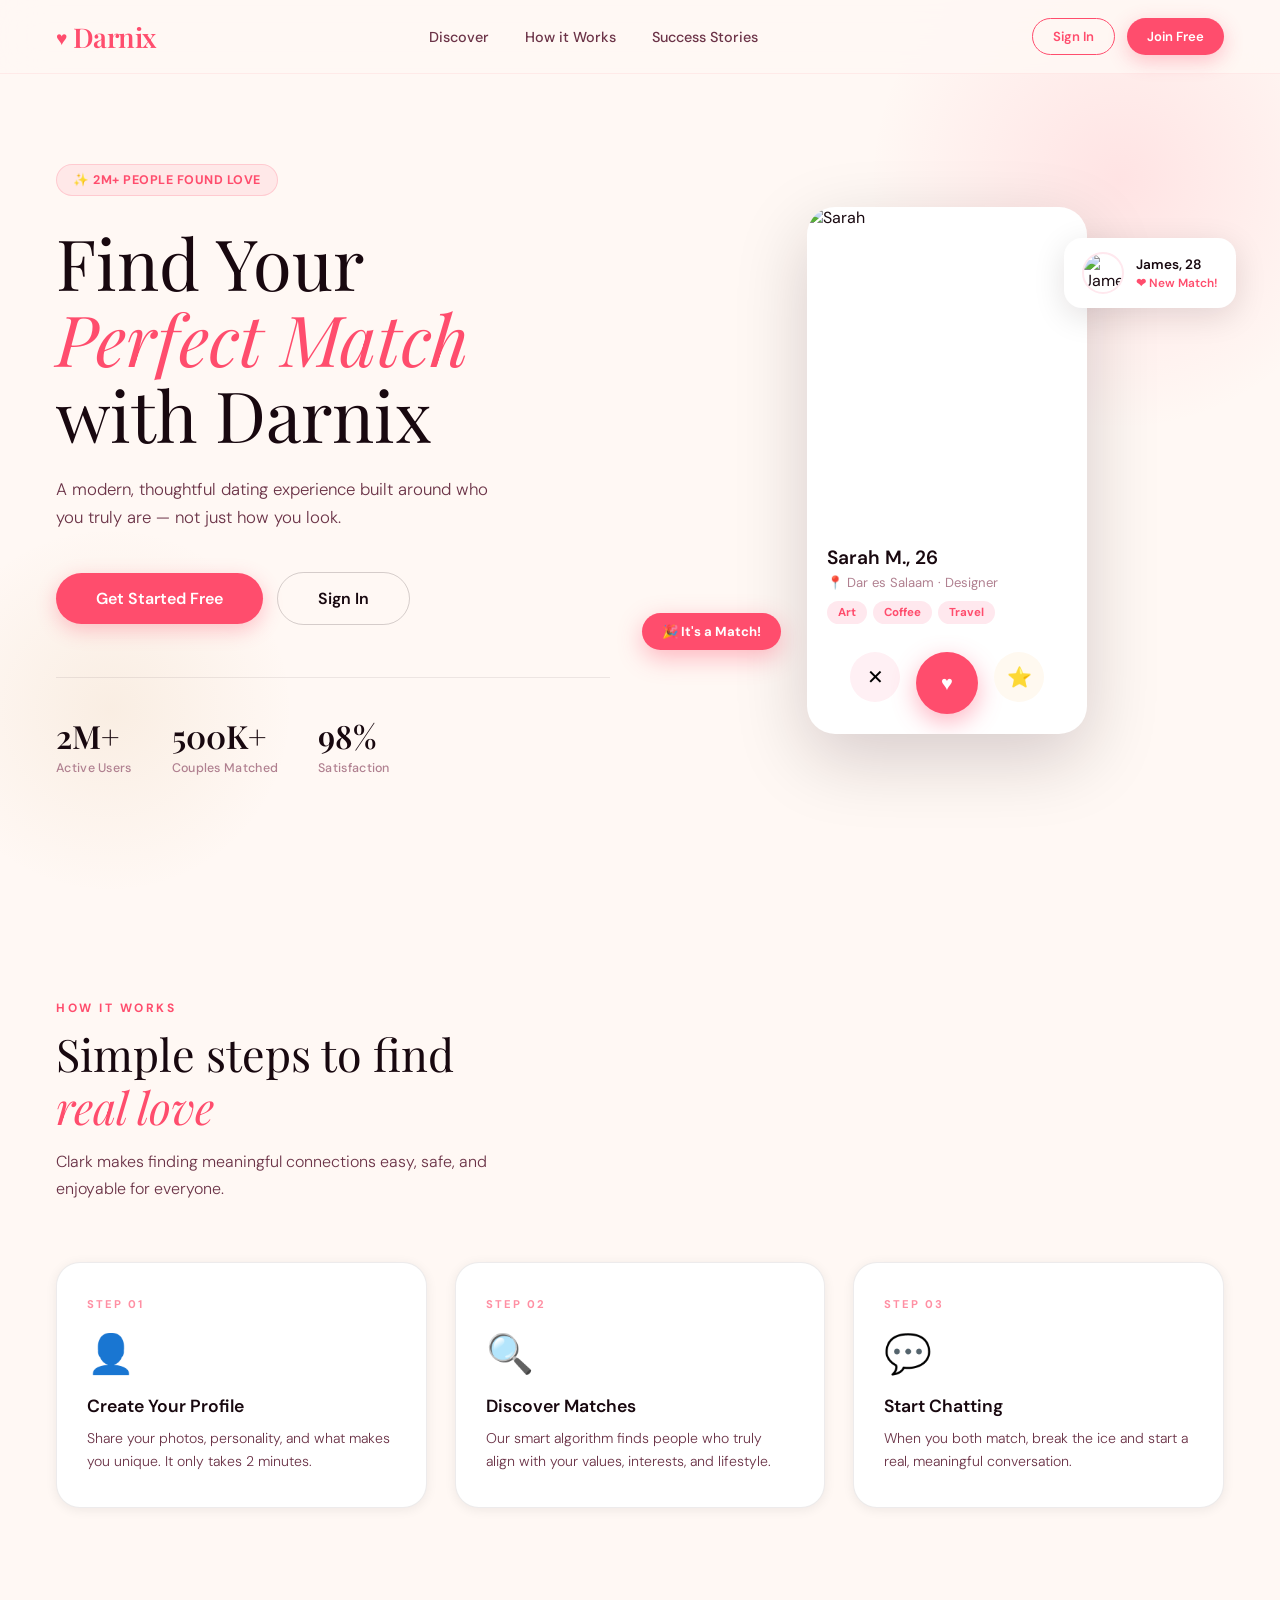
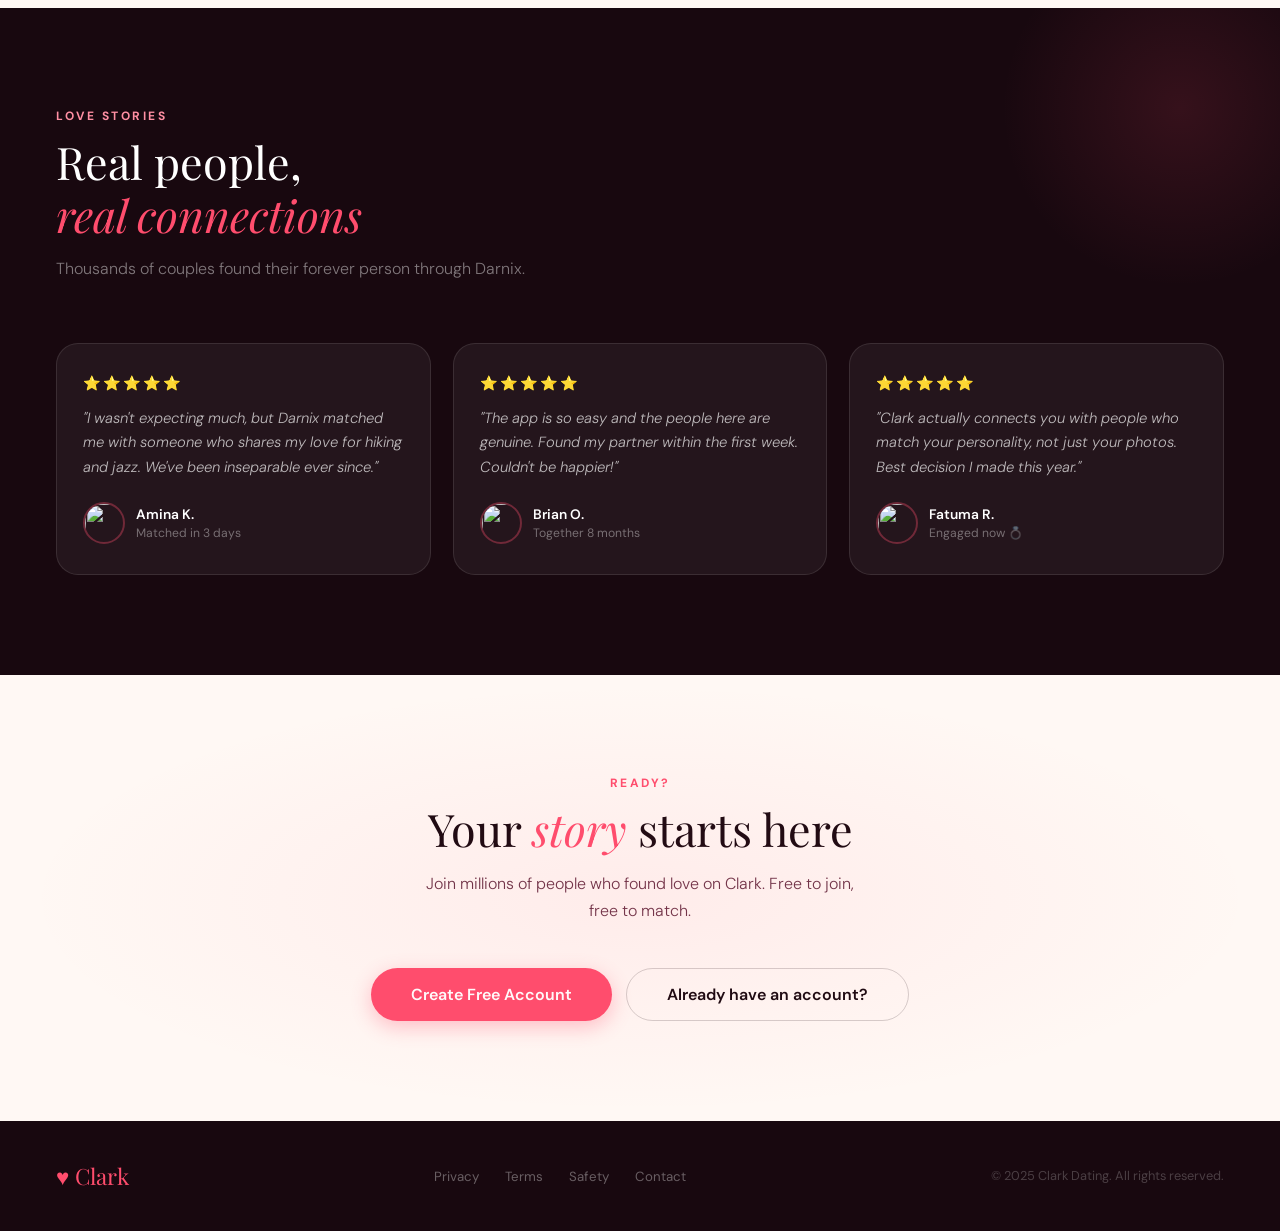
==== commit db92bdca: "Update index.html" ====
--- a/index.html
+++ b/index.html
@@ -4,6 +4,7 @@
 <meta charset="UTF-8">
 <meta name="viewport" content="width=device-width, initial-scale=1.0">
 <title>Clark — Find Your Match</title>
+     <link rel="icon" type="image/png" href="image.png">
 <link href="https://fonts.googleapis.com/css2?family=Playfair+Display:ital,wght@0,400;0,600;1,400&family=DM+Sans:wght@300;400;500;600&display=swap" rel="stylesheet">
 <style>
 /* ═══════════════════════════════════════
@@ -536,7 +537,7 @@
 ══════════════════════════════════════ -->
 <div id="home" class="page active">
   <nav class="home-nav">
-    <div class="brand"><span class="brand-heart">♥</span> Clark</div>
+    <div class="brand"><span class="brand-heart">♥</span> Darnix</div>
     <ul class="home-nav-links">
       <li><a href="#">Discover</a></li>
       <li><a href="#">How it Works</a></li>
@@ -553,7 +554,7 @@
     <div class="hero-blob-2"></div>
     <div style="position:relative;z-index:2;">
       <div class="hero-eyebrow">✨ 2M+ people found love</div>
-      <h1>Find Your<br><em>Perfect Match</em><br>with Clark</h1>
+      <h1>Find Your<br><em>Perfect Match</em><br>with Darnix</h1>
       <p class="hero-desc">A modern, thoughtful dating experience built around who you truly are — not just how you look.</p>
       <div class="hero-actions">
         <button class="btn btn-rose btn-lg" onclick="openModal('signup')">Get Started Free</button>
@@ -617,11 +618,11 @@
     <div class="testi-blob"></div>
     <div class="section-label">Love Stories</div>
     <h2 class="section-title">Real people,<br><em>real connections</em></h2>
-    <p class="section-sub">Thousands of couples found their forever person through Clark.</p>
+    <p class="section-sub">Thousands of couples found their forever person through Darnix.</p>
     <div class="testi-grid">
       <div class="testi-card">
         <div class="testi-stars">⭐⭐⭐⭐⭐</div>
-        <p class="testi-text">"I wasn't expecting much, but Clark matched me with someone who shares my love for hiking and jazz. We've been inseparable ever since."</p>
+        <p class="testi-text">"I wasn't expecting much, but Darnix matched me with someone who shares my love for hiking and jazz. We've been inseparable ever since."</p>
         <div class="testi-author">
           <img class="testi-av" src="https://images.unsplash.com/photo-1438761681033-6461ffad8d80?w=200&q=80" alt="" />
           <div><div class="testi-name">Amina K.</div><div class="testi-meta">Matched in 3 days</div></div>
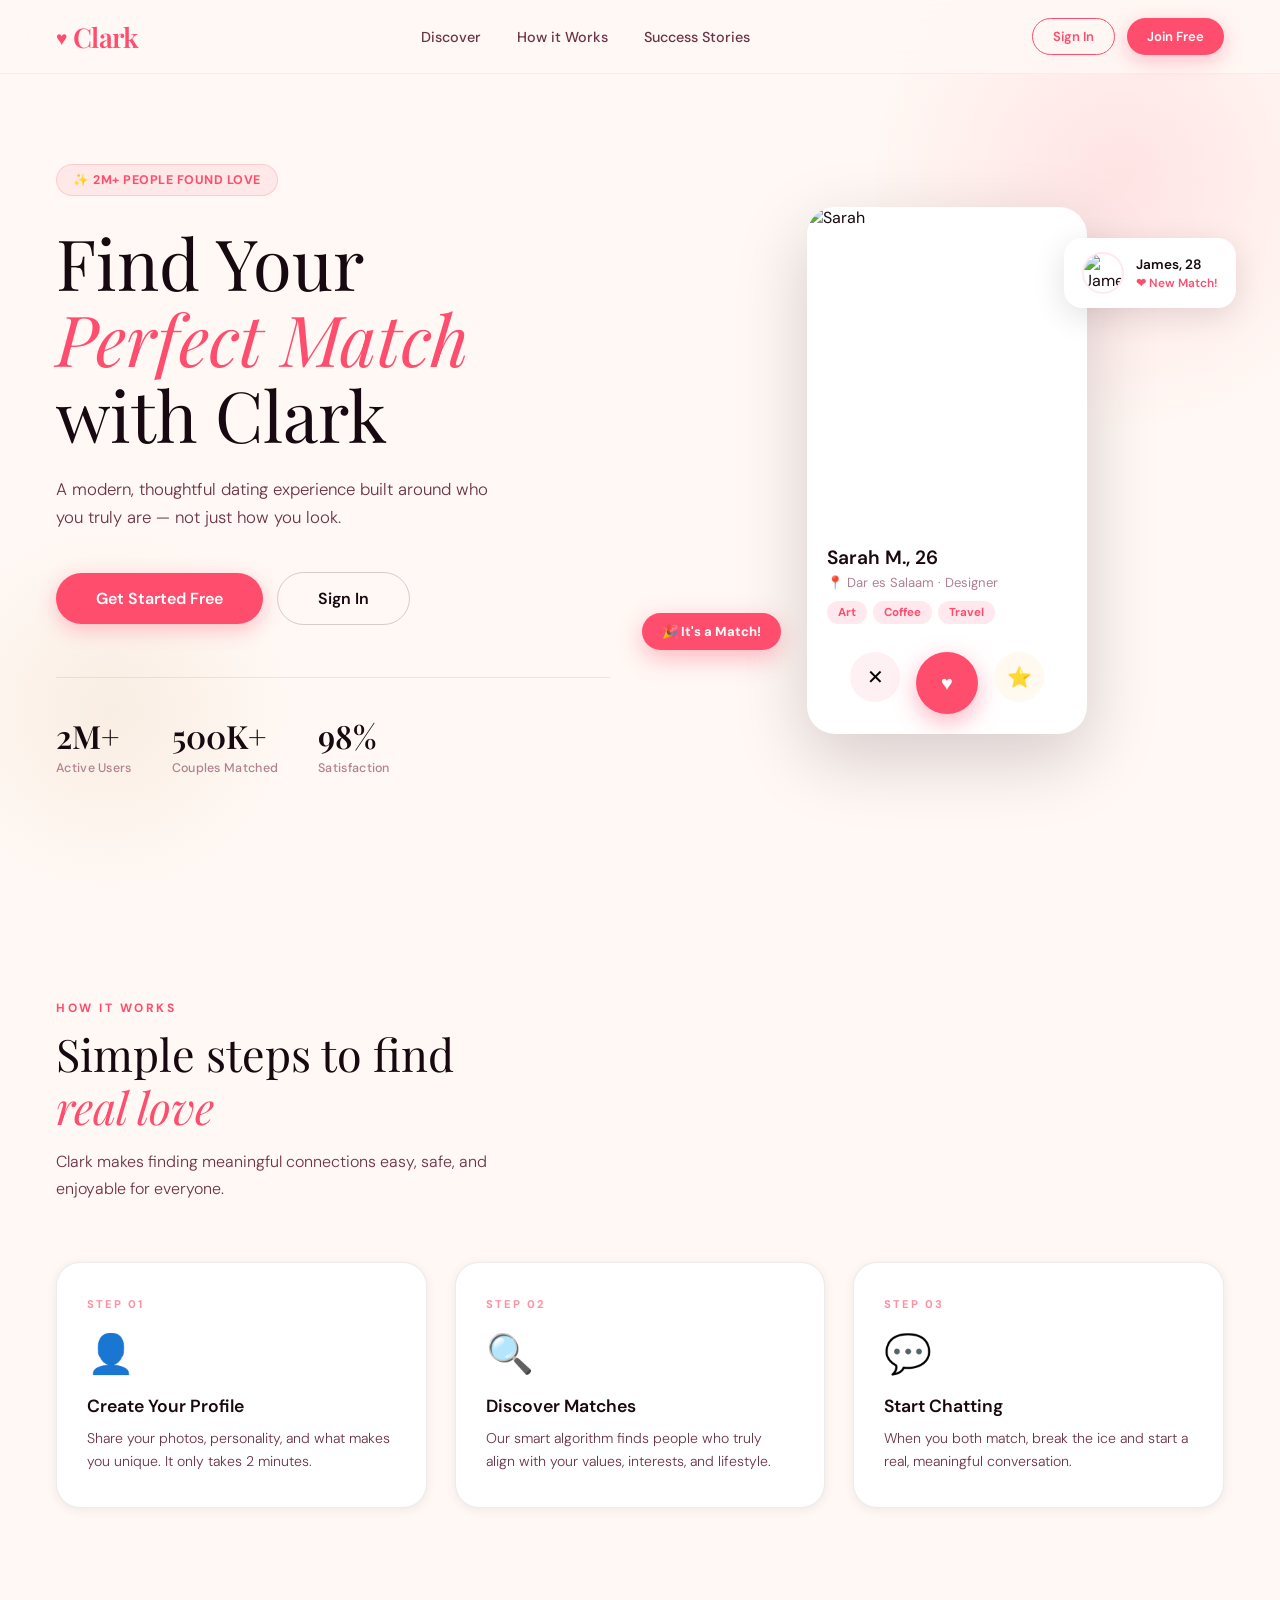
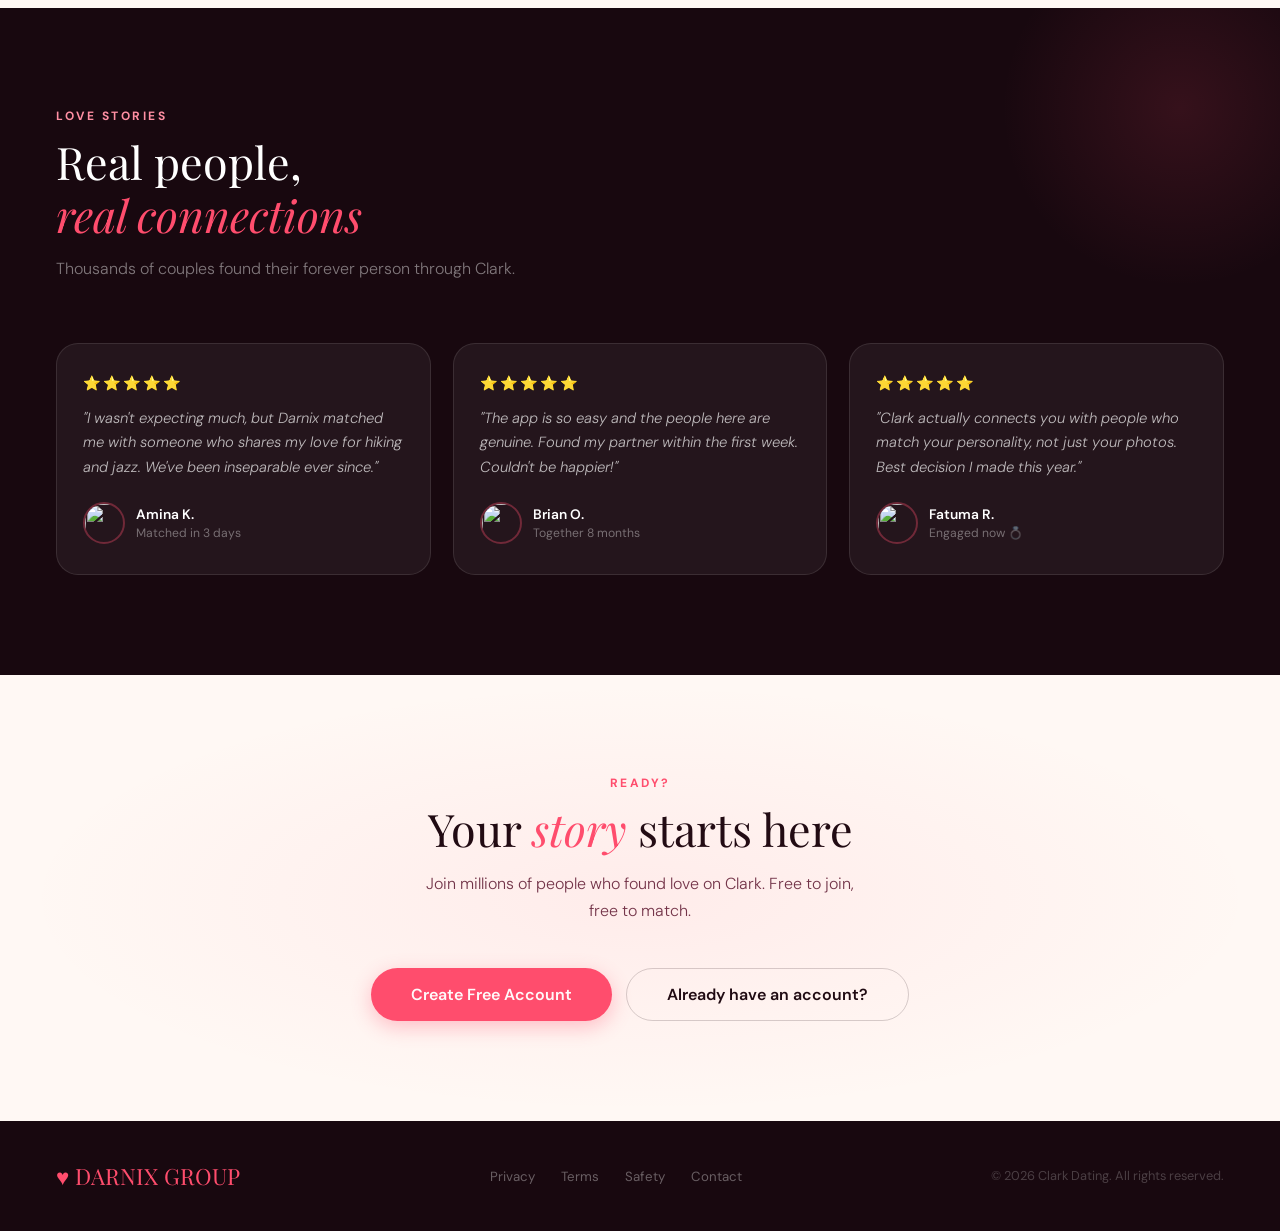
==== commit fa908f01: "Update index.html" ====
--- a/index.html
+++ b/index.html
@@ -4,7 +4,7 @@
 <meta charset="UTF-8">
 <meta name="viewport" content="width=device-width, initial-scale=1.0">
 <title>Clark — Find Your Match</title>
-     <link rel="icon" type="image/png" href="image.png">
+     <link rel="icon" type="images/png" href="images.png">
 <link href="https://fonts.googleapis.com/css2?family=Playfair+Display:ital,wght@0,400;0,600;1,400&family=DM+Sans:wght@300;400;500;600&display=swap" rel="stylesheet">
 <style>
 /* ═══════════════════════════════════════
@@ -537,7 +537,7 @@
 ══════════════════════════════════════ -->
 <div id="home" class="page active">
   <nav class="home-nav">
-    <div class="brand"><span class="brand-heart">♥</span> Darnix</div>
+    <div class="brand"><span class="brand-heart">♥</span> Clark</div>
     <ul class="home-nav-links">
       <li><a href="#">Discover</a></li>
       <li><a href="#">How it Works</a></li>
@@ -554,7 +554,7 @@
     <div class="hero-blob-2"></div>
     <div style="position:relative;z-index:2;">
       <div class="hero-eyebrow">✨ 2M+ people found love</div>
-      <h1>Find Your<br><em>Perfect Match</em><br>with Darnix</h1>
+      <h1>Find Your<br><em>Perfect Match</em><br>with Clark</h1>
       <p class="hero-desc">A modern, thoughtful dating experience built around who you truly are — not just how you look.</p>
       <div class="hero-actions">
         <button class="btn btn-rose btn-lg" onclick="openModal('signup')">Get Started Free</button>
@@ -618,7 +618,7 @@
     <div class="testi-blob"></div>
     <div class="section-label">Love Stories</div>
     <h2 class="section-title">Real people,<br><em>real connections</em></h2>
-    <p class="section-sub">Thousands of couples found their forever person through Darnix.</p>
+    <p class="section-sub">Thousands of couples found their forever person through Clark.</p>
     <div class="testi-grid">
       <div class="testi-card">
         <div class="testi-stars">⭐⭐⭐⭐⭐</div>
@@ -658,14 +658,14 @@
   </section>
 
   <footer class="home-footer">
-    <div class="footer-brand">♥ Clark</div>
+    <div class="footer-brand">♥ DARNIX GROUP</div>
     <ul class="footer-links">
       <li><a href="#">Privacy</a></li>
       <li><a href="#">Terms</a></li>
       <li><a href="#">Safety</a></li>
       <li><a href="#">Contact</a></li>
     </ul>
-    <p class="footer-copy">© 2025 Clark Dating. All rights reserved.</p>
+    <p class="footer-copy">© 2026 Clark Dating. All rights reserved.</p>
   </footer>
 </div>
 
@@ -843,13 +843,13 @@
       <div class="field"><label>Email</label><input type="email" placeholder="you@email.com" /></div>
       <div class="field"><label>Password</label><input type="password" placeholder="Create password" /></div>
       <div class="field"><label>I am a</label><select><option>Man</option><option>Woman</option><option>Prefer not to say</option></select></div>
-      <button class="modal-submit" onclick="enterApp()">Create Account →</button>
+      <button class="modal-submit" onclick="handleSignup()">Create Account →</button>
       <p class="modal-switch">Already have an account? <a onclick="switchModal('signin')">Sign in</a></p>
     </div>
     <div id="signinForm" style="display:none;">
       <div class="field"><label>Email</label><input type="email" placeholder="you@email.com" /></div>
       <div class="field"><label>Password</label><input type="password" placeholder="Your password" /></div>
-      <button class="modal-submit" onclick="enterApp()">Sign In →</button>
+      <button class="modal-submit" onclick="handleSignin()">Sign In →</button>
       <p class="modal-switch">New to Clark? <a onclick="switchModal('signup')">Join free</a></p>
     </div>
   </div>
@@ -956,10 +956,21 @@
 <div class="app-toast" id="appToast">✅ Imehifadhiwa!</div>
 
 
+<!-- SUPABASE -->
+<script src="https://cdn.jsdelivr.net/npm/@supabase/supabase-js@2"></script>
+
 <!-- ══════════════════════════════════════
      JAVASCRIPT
 ══════════════════════════════════════ -->
 <script>
+// ===== DARNIX SUPABASE CONFIG =====
+const SUPABASE_URL = 'https://yiohtpkngzhraiicgeco.supabase.co';
+const SUPABASE_PUBLISHABLE_KEY = 'sb_publishable_hQpN1AO_sSrwqpWFolXmHw_vOWtErX3';
+const sb = window.supabase.createClient(SUPABASE_URL, SUPABASE_PUBLISHABLE_KEY);
+let currentUser = null;
+let currentProfile = null;
+let currentMatch = null;
+let realtimeChannel = null;
 /* ─── DATA ─── */
 const profiles = [
   { name:"Sarah M.", age:26, loc:"Dar es Salaam", job:"Designer", tags:["Art","Coffee","Travel"], img:"https://images.unsplash.com/photo-1494790108377-be9c29b29330?w=600&q=80" },
@@ -1036,14 +1047,118 @@
   document.getElementById('signupForm').style.display = isSignup ? 'block' : 'none';
   document.getElementById('signinForm').style.display = isSignup ? 'none' : 'block';
 }
-function enterApp() {
+function getSignupFields() {
+  const f = document.getElementById('signupForm');
+  const inputs = f.querySelectorAll('input');
+  const select = f.querySelector('select');
+  return { name: inputs[0]?.value.trim() || '', email: inputs[1]?.value.trim() || '', password: inputs[2]?.value || '', gender: select?.value || 'Prefer not to say' };
+}
+function getSigninFields() {
+  const f = document.getElementById('signinForm');
+  const inputs = f.querySelectorAll('input');
+  return { email: inputs[0]?.value.trim() || '', password: inputs[1]?.value || '' };
+}
+function normalizeGender(v) {
+  if (v === 'Man') return 'man';
+  if (v === 'Woman') return 'woman';
+  return 'other';
+}
+async function handleSignup() {
+  const {name,email,password,gender} = getSignupFields();
+  if (!name || !email || password.length < 6) { showToast('⚠️ Jaza jina, email na password ya angalau characters 6.'); return; }
+  if (SUPABASE_PUBLISHABLE_KEY.includes('PASTE_YOUR')) { showToast('⚠️ Weka Publishable Key ya Supabase kwanza.'); return; }
+  const btn = document.querySelector('#signupForm .modal-submit');
+  if (btn) { btn.disabled = true; btn.textContent = 'Creating account...'; }
+  const {data,error} = await sb.auth.signUp({ email, password, options:{ data:{ full_name:name, gender:normalizeGender(gender) } } });
+  if (btn) { btn.disabled = false; btn.textContent = 'Create Account →'; }
+  if (error) { showToast('❌ ' + error.message); return; }
+  if (!data.session) { showToast('✅ Account created! Angalia email yako kuthibitisha account.'); return; }
+  currentUser = data.user;
+  await loadCurrentProfile();
   closeModal();
   showApp();
+  await refreshAppData();
+  showToast('🎉 Umejiunga na Darnix!');
+}
+async function handleSignin() {
+  const {email,password} = getSigninFields();
+  if (!email || !password) { showToast('⚠️ Weka email na password.'); return; }
+  const btn = document.querySelector('#signinForm .modal-submit');
+  if (btn) { btn.disabled = true; btn.textContent = 'Signing in...'; }
+  const {data,error} = await sb.auth.signInWithPassword({email,password});
+  if (btn) { btn.disabled = false; btn.textContent = 'Sign In →'; }
+  if (error) { showToast('❌ ' + error.message); return; }
+  currentUser = data.user;
+  await loadCurrentProfile();
+  closeModal();
+  showApp();
+  await refreshAppData();
+  showToast('👋 Karibu tena!');
+}
+async function enterApp() {
+  // Kept for old buttons; authentication is now handled by handleSignup/handleSignin.
+  if (currentUser) { closeModal(); showApp(); await refreshAppData(); }
+}
+async function loadCurrentProfile() {
+  if (!currentUser) return null;
+  let {data,error} = await sb.from('profiles').select('*').eq('id', currentUser.id).maybeSingle();
+  if (error) { showToast('❌ Profile error: ' + error.message); return null; }
+  if (!data) {
+    const meta = currentUser.user_metadata || {};
+    const payload = {id:currentUser.id, full_name:meta.full_name || 'Darnix User', gender:meta.gender || 'other'};
+    const r = await sb.from('profiles').upsert(payload).select().single();
+    data = r.data; error = r.error;
+    if (error) { showToast('❌ Could not create profile: ' + error.message); return null; }
+  }
+  currentProfile = data;
+  applyProfileToUI(data);
+  return data;
+}
+function applyProfileToUI(p) {
+  if (!p) return;
+  const name = p.full_name || 'Darnix User';
+  document.getElementById('profileName').textContent = `${name}, ${p.age || 18}`;
+  document.getElementById('profileHandle').textContent = `@${name.toLowerCase().replace(/[^a-z0-9]+/g,'')} · ${p.location || 'Tanzania'}`;
+  document.getElementById('profileBio').textContent = p.bio || 'Ongeza bio yako kwenye Edit Profile.';
+  const avatar = p.avatar_url || 'https://images.unsplash.com/photo-1472099645785-5658abf4ff4e?w=400&q=80';
+  document.getElementById('profileAvatar').src = avatar;
+  document.getElementById('topbarAvatar').src = avatar;
+  if (document.getElementById('matchYourAv')) document.getElementById('matchYourAv').src = avatar;
+  selectedInterests = new Set(Array.isArray(p.interests) ? p.interests : []);
+  const interestsEl = document.getElementById('profileInterests');
+  if (interestsEl) {
+    const emojiMap = Object.fromEntries(allInterests.map(i => [i.label,i.emoji]));
+    interestsEl.innerHTML = '';
+    selectedInterests.forEach(x => { const s=document.createElement('span'); s.className='interest-tag'; s.textContent=`${emojiMap[x]||''} ${x}`; interestsEl.appendChild(s); });
+  }
+}
+async function refreshAppData() {
+  await loadCurrentProfile();
+  await loadDiscoverProfiles();
+  await loadMatches();
+  renderPhotoGrid();
+}
+async function loadDiscoverProfiles() {
+  if (!currentUser) return;
+  const {data,error} = await sb.from('profiles').select('*').neq('id',currentUser.id).order('created_at',{ascending:false});
+  if (error) { showToast('❌ Discover error: ' + error.message); return; }
+  profiles.length = 0;
+  (data || []).forEach(p => profiles.push({id:p.id,name:p.full_name,age:p.age,loc:p.location||'Tanzania',job:p.job||'',tags:p.interests||[],img:p.avatar_url||'https://images.unsplash.com/photo-1494790108377-be9c29b29330?w=600&q=80'}));
   buildSwipeCards();
+}
+async function loadMatches() {
+  if (!currentUser) return;
+  const {data,error} = await sb.from('matches').select('id,user1_id,user2_id,created_at').or(`user1_id.eq.${currentUser.id},user2_id.eq.${currentUser.id}`).order('created_at',{ascending:false});
+  if (error) { showToast('❌ Matches error: ' + error.message); return; }
+  const ids = (data||[]).map(m => m.user1_id===currentUser.id ? m.user2_id : m.user1_id);
+  if (!ids.length) { matchData.length=0; buildMatchesUI(); return; }
+  const {data:people,error:e2} = await sb.from('profiles').select('*').in('id',ids);
+  if (e2) { showToast('❌ Match profiles error: ' + e2.message); return; }
+  matchData.length=0;
+  (people||[]).forEach(p=>{ const m=(data||[]).find(x=>x.user1_id===p.id||x.user2_id===p.id); matchData.push({id:p.id,matchId:m.id,name:p.full_name,age:p.age,img:p.avatar_url||'https://images.unsplash.com/photo-1494790108377-be9c29b29330?w=200&q=80',last:'Start a conversation 💬',time:'',unread:0,online:false}); });
   buildMatchesUI();
-  buildChatUI(currentChatPerson);
-  renderPhotoGrid();
-}
+}
+
 document.getElementById('authModal').addEventListener('click', e => { if (e.target === e.currentTarget) closeModal(); });
 
 
@@ -1134,24 +1249,23 @@
   });
 }
 
-function saveEditProfile() {
-  // Hifadhi bio
-  const bio = document.getElementById('epBio').value;
-  document.getElementById('profileBio').textContent = bio;
-  // Hifadhi maslahi
-  const interestsEl = document.getElementById('profileInterests');
-  interestsEl.innerHTML = '';
-  const emojiMap = Object.fromEntries(allInterests.map(i => [i.label, i.emoji]));
-  selectedInterests.forEach(label => {
-    const span = document.createElement('span');
-    span.className = 'interest-tag';
-    span.textContent = `${emojiMap[label] || ''} ${label}`;
-    interestsEl.appendChild(span);
-  });
-  // Live preview ya jina na eneo
-  epLivePreview();
+async function saveEditProfile() {
+  if (!currentUser) { showToast('⚠️ Ingia kwanza.'); return; }
+  const first = document.getElementById('epFirstName').value.trim();
+  const last = document.getElementById('epLastName').value.trim();
+  const age = parseInt(document.getElementById('epAge').value,10);
+  const location = document.getElementById('epLocation').value.trim();
+  const bio = document.getElementById('epBio').value.trim();
+  if (!first || !age || age < 18) { showToast('⚠️ Weka jina na umri wa 18+.'); return; }
+  const full_name = `${first} ${last}`.trim();
+  const avatar_url = document.getElementById('profileAvatar').src || '';
+  const {data,error} = await sb.from('profiles').update({full_name,age,location,bio,interests:Array.from(selectedInterests),avatar_url,updated_at:new Date().toISOString()}).eq('id',currentUser.id).select().single();
+  if (error) { showToast('❌ ' + error.message); return; }
+  currentProfile=data;
+  applyProfileToUI(data);
   closeEditProfile();
-  showToast('✅ Profaili imehifadhiwa vizuri!');
+  showToast('✅ Profaili imehifadhiwa kwenye database!');
+  await loadDiscoverProfiles();
 }
 
 function showToast(msg) {
@@ -1254,21 +1368,23 @@
   }
 }
 
-function likeCard() {
-  if (currentCard >= cards.length) return;
+async function recordSwipe(action) {
+  if (!currentUser || currentCard >= profiles.length) return;
+  const p = profiles[currentCard];
+  const {data,error} = await sb.rpc('like_profile',{p_target_id:p.id,p_action:action});
+  if (error) { showToast('❌ ' + error.message); return; }
   advanceCard('right');
-  if (Math.random() < 0.4) {
-    const p = profiles[currentCard - 1];
-    setTimeout(() => showMatchOverlay(p), 600);
+  if (action === 'pass') return;
+  if (data?.matched) {
+    await loadMatches();
+    const matched = matchData.find(m=>m.id===p.id);
+    currentMatch = {id:data.match_id, personId:p.id};
+    setTimeout(()=>showMatchOverlay(p),500);
   }
 }
-function skipCard() { advanceCard('left'); }
-function superLike() {
-  if (currentCard >= cards.length) return;
-  const p = profiles[currentCard];
-  advanceCard('right');
-  setTimeout(() => showMatchOverlay(p), 600);
-}
+function likeCard(){ recordSwipe('like'); }
+function skipCard(){ recordSwipe('pass'); }
+function superLike(){ recordSwipe('superlike'); }
 function rewindCard() {
   if (currentCard === 0) return;
   currentCard--;
@@ -1346,10 +1462,12 @@
   });
 }
 
-function openChat(idx) {
+async function openChat(idx) {
   currentChatPerson = matchData[idx];
+  currentMatch = currentChatPerson;
   buildChatUI(currentChatPerson);
   switchTab('chat');
+  await loadChatMessages(currentChatPerson);
 }
 
 /* ─── CHAT UI ─── */
@@ -1364,53 +1482,43 @@
 };
 
 function buildChatUI(person) {
+  if (!person) return;
   document.getElementById('chatAvatar').src = person.img;
   document.getElementById('chatName').textContent = person.name;
-  const msgs = document.getElementById('chatMessages');
-  msgs.innerHTML = '<div class="chat-date-divider"><span>Today</span></div>';
-  const history = chatHistories[person.name] || [
-    { from:'them', text:`Hey! We matched 🎉 Nice to meet you!`, time:"Just now" }
-  ];
-  history.forEach(m => appendMessage(m.from, m.text, m.time, false));
-  msgs.scrollTop = msgs.scrollHeight;
-}
-
-function appendMessage(from, text, time, scroll=true) {
-  const msgs = document.getElementById('chatMessages');
-  const avatarSrc = from === 'them'
-    ? (currentChatPerson?.img || '')
-    : document.getElementById('profileAvatar').src;
-  const div = document.createElement('div');
-  div.className = `msg ${from}`;
-  div.innerHTML = `
-    ${from==='them' ? `<img class="msg-av" src="${avatarSrc}" alt="" />` : ''}
-    <div>
-      <div class="msg-bubble">${text}</div>
-      <div class="msg-time">${time}</div>
-    </div>`;
-  msgs.appendChild(div);
-  if (scroll) msgs.scrollTop = msgs.scrollHeight;
-}
-
-const autoReplies = [
-  "That's so cool! Tell me more 😊", "Haha yes!! I totally agree 😄",
-  "Wow, sounds amazing! ✨", "We should definitely do that sometime! 🔥",
-  "You're so fun to talk to 💕", "I was just thinking about that 😍",
-  "Really?! That's exactly how I feel!", "Okay now I'm even more interested 👀",
-];
-
-function sendMessage() {
-  const input = document.getElementById('chatInput');
-  const text = input.value.trim();
-  if (!text) return;
-  const time = new Date().toLocaleTimeString([], {hour:'2-digit', minute:'2-digit'});
-  appendMessage('me', text, time);
-  input.value = '';
-  document.getElementById('emojiPicker').classList.remove('open');
-  setTimeout(() => {
-    const reply = autoReplies[Math.floor(Math.random() * autoReplies.length)];
-    appendMessage('them', reply, new Date().toLocaleTimeString([], {hour:'2-digit', minute:'2-digit'}));
-  }, 1200 + Math.random() * 1000);
+  document.getElementById('chatMessages').innerHTML = '<div class="chat-date-divider"><span>Messages</span></div>';
+}
+async function loadChatMessages(person) {
+  if (!currentUser || !person?.matchId) return;
+  const {data,error}=await sb.from('messages').select('*').eq('match_id',person.matchId).order('created_at',{ascending:true});
+  if (error) { showToast('❌ Chat error: '+error.message); return; }
+  const msgs=document.getElementById('chatMessages');
+  msgs.innerHTML='<div class="chat-date-divider"><span>Messages</span></div>';
+  (data||[]).forEach(m=>appendMessage(m.sender_id===currentUser.id?'me':'them',m.body,new Date(m.created_at).toLocaleTimeString([], {hour:'2-digit',minute:'2-digit'}),false));
+  msgs.scrollTop=msgs.scrollHeight;
+  subscribeToChat(person.matchId);
+}
+function subscribeToChat(matchId) {
+  if (realtimeChannel) sb.removeChannel(realtimeChannel);
+  realtimeChannel=sb.channel('chat-'+matchId).on('postgres_changes',{event:'INSERT',schema:'public',table:'messages',filter:'match_id=eq.'+matchId},payload=>{
+    const m=payload.new;
+    if (m.sender_id!==currentUser.id) appendMessage('them',m.body,new Date(m.created_at).toLocaleTimeString([], {hour:'2-digit',minute:'2-digit'}));
+  }).subscribe();
+}
+function appendMessage(from,text,time,scroll=true){
+  const msgs=document.getElementById('chatMessages');
+  const avatarSrc=from==='them'?(currentChatPerson?.img||''):document.getElementById('profileAvatar').src;
+  const div=document.createElement('div'); div.className=`msg ${from}`;
+  div.innerHTML=`${from==='them'?`<img class="msg-av" src="${avatarSrc}" alt="" />`:''}<div><div class="msg-bubble"></div><div class="msg-time">${time}</div></div>`;
+  div.querySelector('.msg-bubble').textContent=text;
+  msgs.appendChild(div); if(scroll) msgs.scrollTop=msgs.scrollHeight;
+}
+async function sendMessage(){
+  const input=document.getElementById('chatInput'); const text=input.value.trim();
+  if(!text || !currentUser || !currentChatPerson?.matchId) return;
+  const {data,error}=await sb.from('messages').insert({match_id:currentChatPerson.matchId,sender_id:currentUser.id,body:text}).select().single();
+  if(error){showToast('❌ '+error.message);return;}
+  appendMessage('me',data.body,new Date(data.created_at).toLocaleTimeString([], {hour:'2-digit',minute:'2-digit'}));
+  input.value=''; document.getElementById('emojiPicker').classList.remove('open');
 }
 
 
@@ -1485,8 +1593,21 @@
   showToast('🗑️ Picha imeondolewa');
 }
 
-// Render grid mara app inaanzishwa
-document.addEventListener('DOMContentLoaded', () => { renderPhotoGrid(); });
+// ===== APP STARTUP =====
+document.addEventListener('DOMContentLoaded', async () => {
+  renderPhotoGrid();
+  if (SUPABASE_PUBLISHABLE_KEY.includes('PASTE_YOUR')) return;
+  const {data} = await sb.auth.getSession();
+  if (data.session) {
+    currentUser=data.session.user;
+    await loadCurrentProfile();
+    showApp();
+    await refreshAppData();
+  }
+  sb.auth.onAuthStateChange(async (_event, session) => {
+    currentUser=session?.user || null;
+  });
+});
 </script>
 
 </body>
